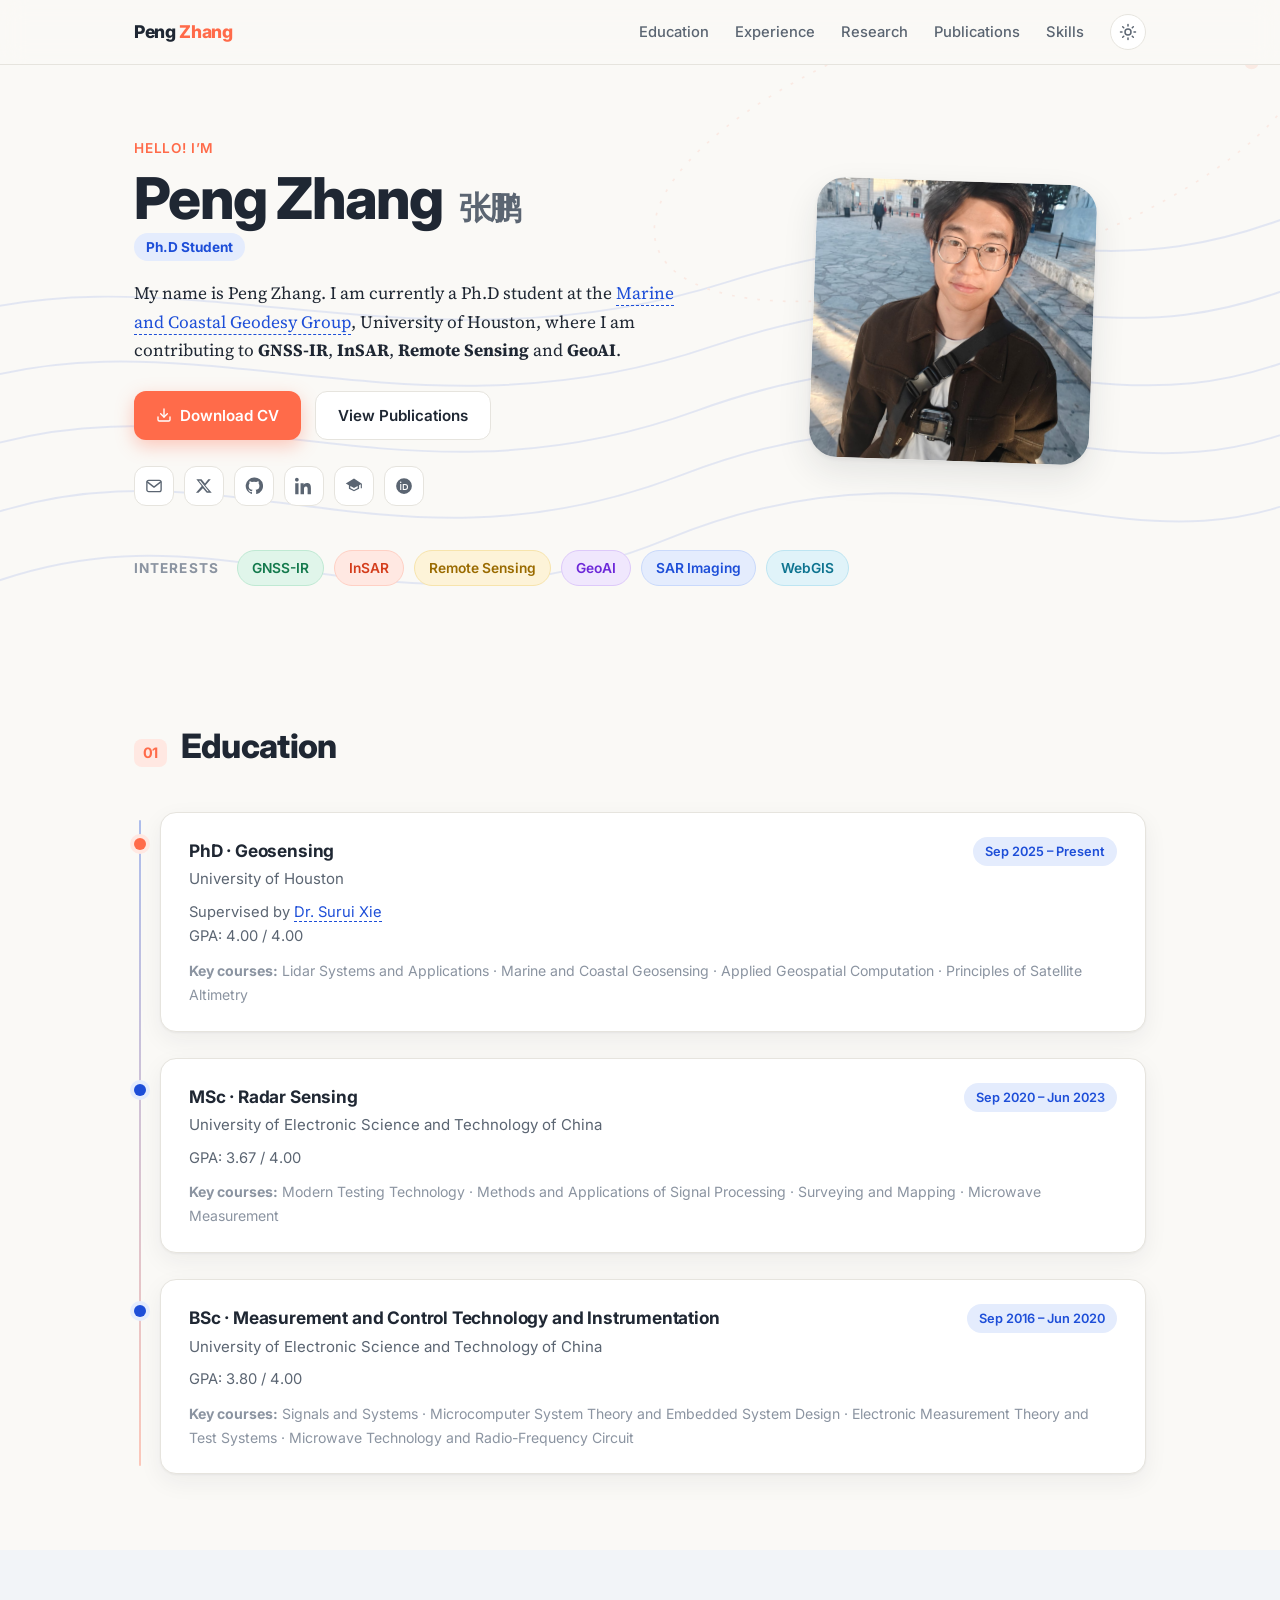
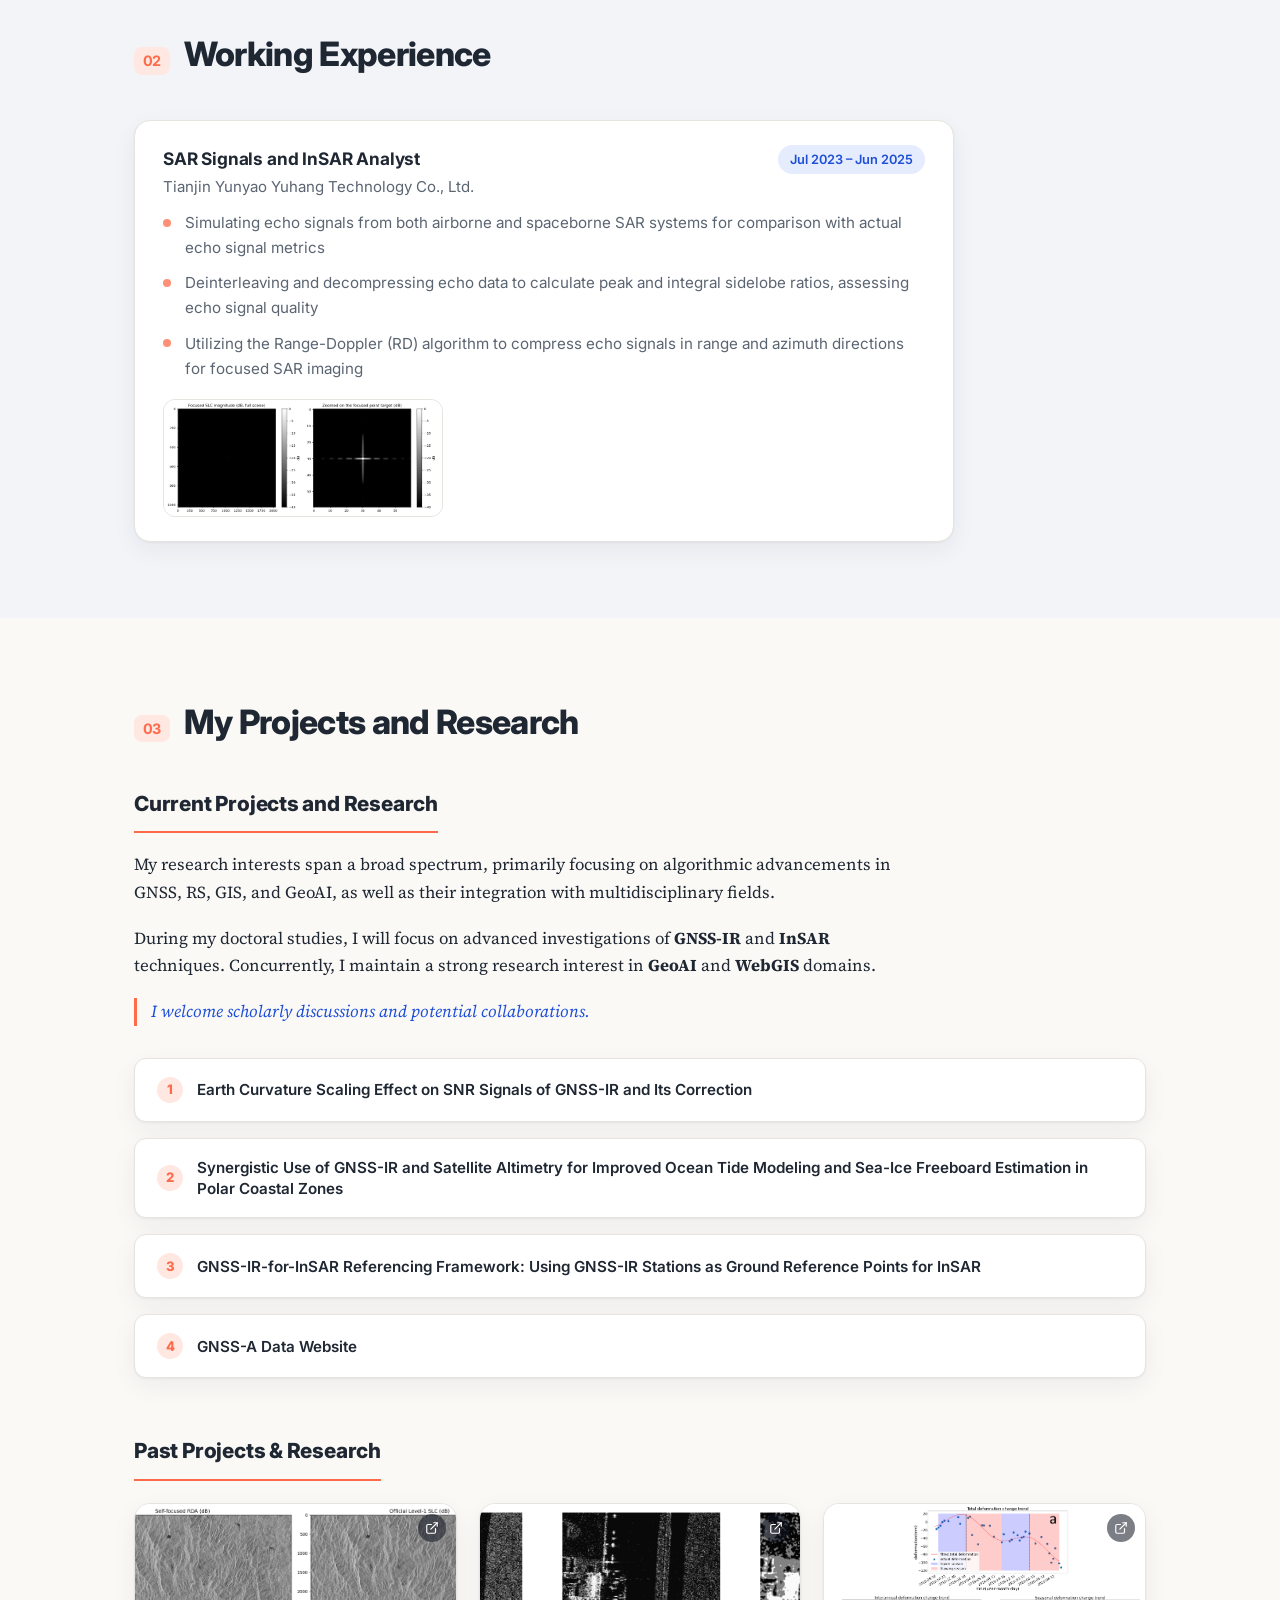
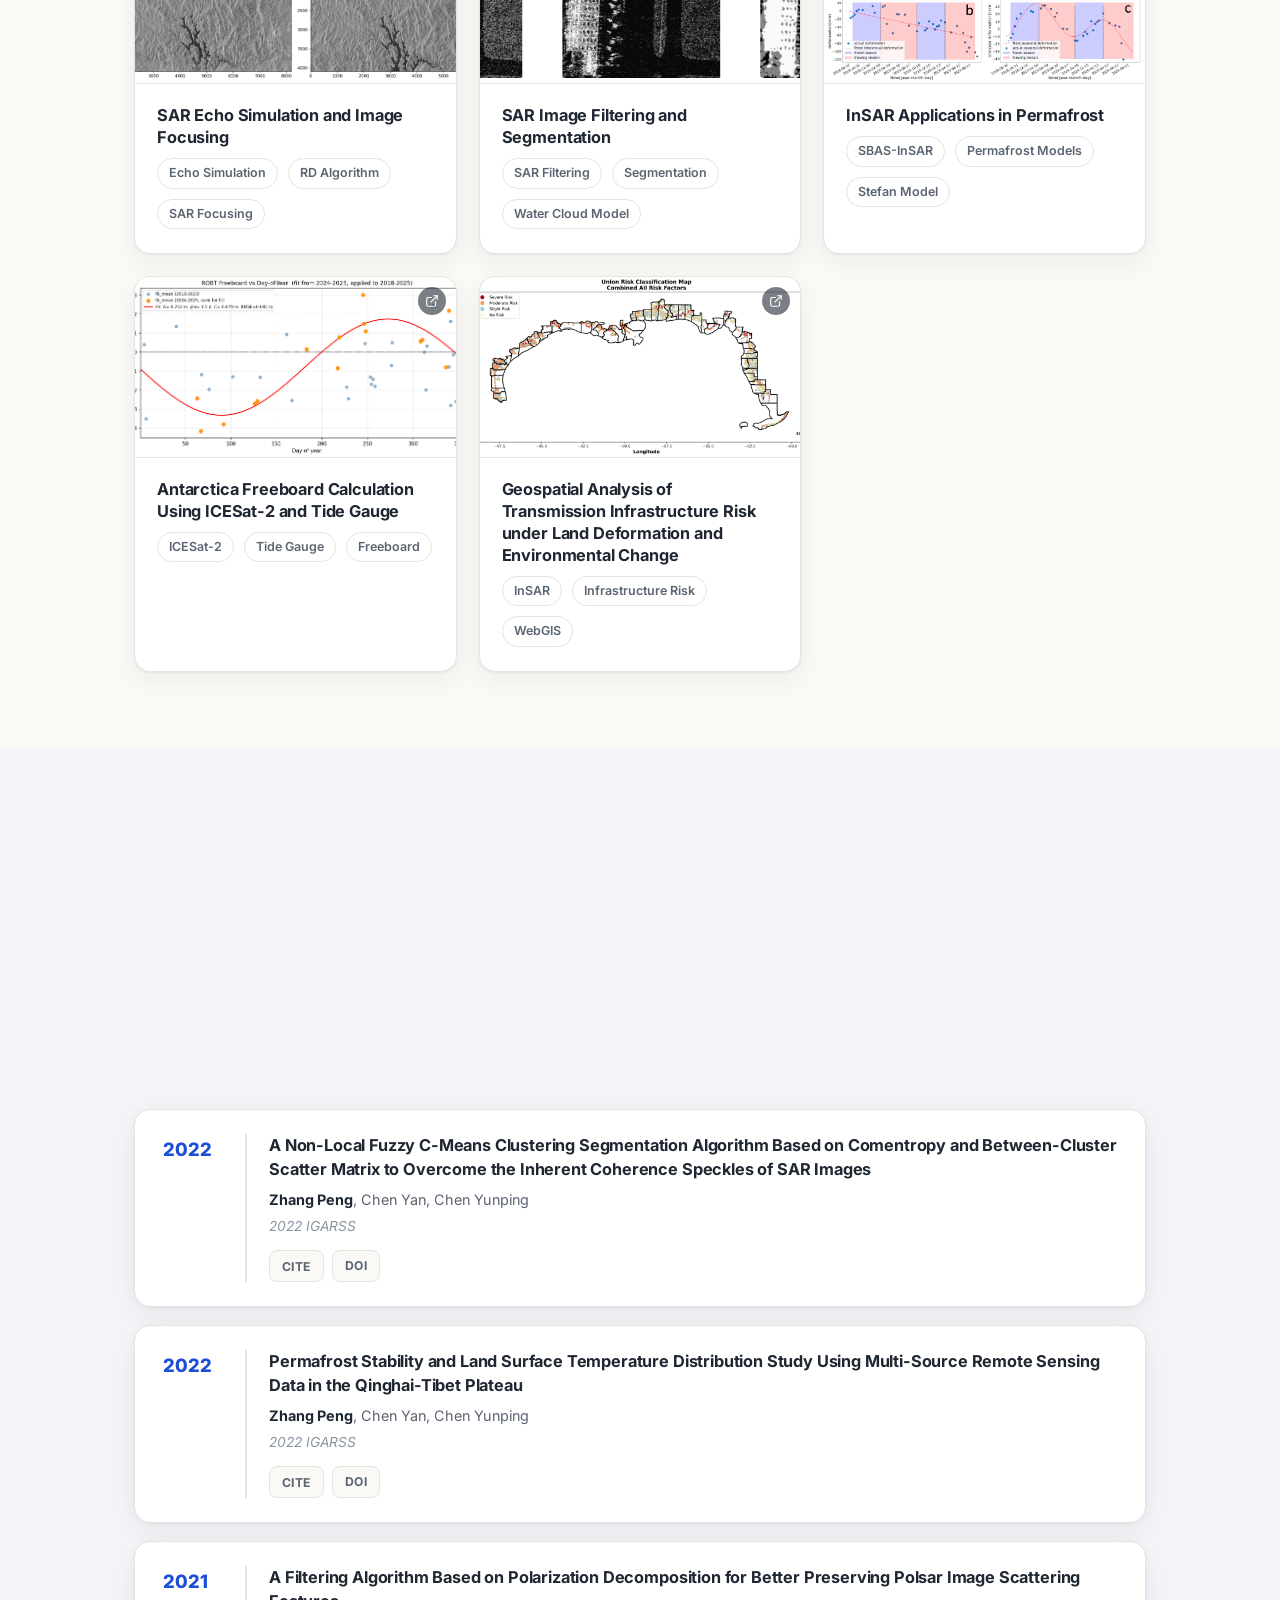
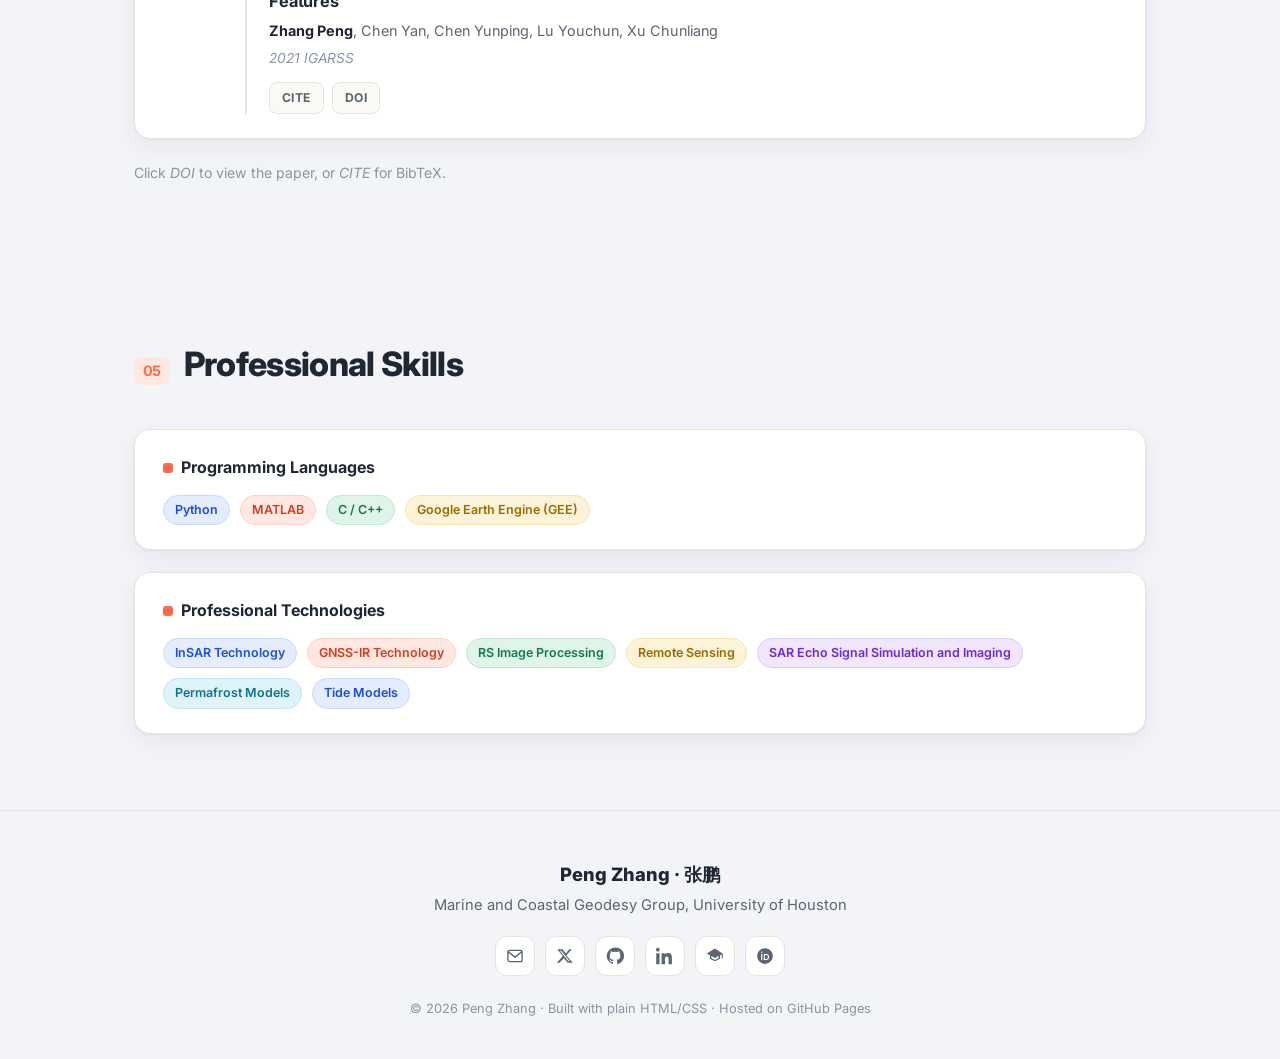
==== index.html @ ddb6455f "Replace Hugo site with new static academic homepage Youthful-but-scholarly redesign built as plain H" ====
<!DOCTYPE html>
<html lang="en">
<head>
  <meta charset="UTF-8">
  <meta name="viewport" content="width=device-width, initial-scale=1.0">
  <title>Peng Zhang — Ph.D Student · University of Houston</title>
  <meta name="description" content="Peng Zhang (张鹏) — Ph.D student at the Marine and Coastal Geodesy Group, University of Houston. GNSS-IR, InSAR, Remote Sensing and GeoAI.">
  <link rel="icon" href="assets/img/favicon.svg" type="image/svg+xml">
  <link rel="preconnect" href="https://fonts.googleapis.com">
  <link rel="preconnect" href="https://fonts.gstatic.com" crossorigin>
  <link href="https://fonts.googleapis.com/css2?family=Inter:wght@400;500;600;700;800&family=Source+Serif+4:ital,opsz,wght@0,8..60,400;0,8..60,600;1,8..60,400&display=swap" rel="stylesheet">
  <link rel="stylesheet" href="assets/css/style.css">
  <script>
    // Apply saved theme before first paint to avoid a flash
    (function () {
      var t = localStorage.getItem('theme');
      if (!t) t = window.matchMedia('(prefers-color-scheme: dark)').matches ? 'dark' : 'light';
      document.documentElement.setAttribute('data-theme', t);
    })();
  </script>
</head>
<body>

  <!-- ============ NAV ============ -->
  <header class="nav-wrap">
    <nav class="nav container">
      <a class="nav-brand" href="#top">Peng<span class="accent-dot">&nbsp;Zhang</span></a>
      <button class="nav-toggle" id="navToggle" aria-label="Toggle menu" aria-expanded="false">
        <span></span><span></span><span></span>
      </button>
      <div class="nav-links" id="navLinks">
        <a href="#education">Education</a>
        <a href="#experience">Experience</a>
        <a href="#research">Research</a>
        <a href="#publications">Publications</a>
        <a href="#skills">Skills</a>
        <button class="theme-toggle" id="themeToggle" aria-label="Toggle dark mode" title="Toggle dark mode">
          <svg class="icon-sun" viewBox="0 0 24 24" width="18" height="18" fill="none" stroke="currentColor" stroke-width="2" stroke-linecap="round"><circle cx="12" cy="12" r="4"/><path d="M12 2v2M12 20v2M4.9 4.9l1.4 1.4M17.7 17.7l1.4 1.4M2 12h2M20 12h2M4.9 19.1l1.4-1.4M17.7 6.3l1.4-1.4"/></svg>
          <svg class="icon-moon" viewBox="0 0 24 24" width="18" height="18" fill="none" stroke="currentColor" stroke-width="2" stroke-linecap="round" stroke-linejoin="round"><path d="M21 12.8A9 9 0 1 1 11.2 3a7 7 0 0 0 9.8 9.8z"/></svg>
        </button>
      </div>
    </nav>
  </header>

  <main id="top">

    <!-- ============ HERO ============ -->
    <section class="hero">
      <div class="hero-decor" aria-hidden="true">
        <svg class="contours" viewBox="0 0 900 600" preserveAspectRatio="xMidYMid slice">
          <g fill="none" stroke="currentColor" stroke-width="1.4">
            <path d="M-50 480 C 150 380, 250 520, 470 430 S 800 480, 960 380"/>
            <path d="M-50 430 C 140 340, 260 470, 480 385 S 790 430, 960 330"/>
            <path d="M-50 380 C 130 300, 270 420, 490 340 S 780 380, 960 280"/>
            <path d="M-50 330 C 120 260, 280 370, 500 295 S 770 330, 960 230"/>
            <path d="M-50 280 C 110 220, 290 320, 510 250 S 760 280, 960 180"/>
          </g>
          <g class="orbit" fill="none" stroke="currentColor" stroke-width="1.2" stroke-dasharray="2 7">
            <ellipse cx="690" cy="150" rx="240" ry="90" transform="rotate(-18 690 150)"/>
          </g>
          <circle class="sat" cx="880" cy="95" r="5"/>
        </svg>
      </div>

      <div class="container hero-grid">
        <div class="hero-text reveal">
          <p class="hero-kicker">Hello! I&rsquo;m</p>
          <h1 class="hero-name">Peng&nbsp;Zhang <span class="hero-cn">张鹏</span></h1>
          <p class="hero-role"><span class="role-badge">Ph.D Student</span></p>
          <p class="hero-intro">My name is Peng Zhang. I am currently a Ph.D student at the <a class="link" href="https://xie.cive.uh.edu/" target="_blank" rel="noopener">Marine and Coastal Geodesy Group</a>, University of Houston, where I am contributing to <strong>GNSS&#8209;IR</strong>, <strong>InSAR</strong>, <strong>Remote Sensing</strong> and <strong>GeoAI</strong>.</p>

          <div class="hero-actions">
            <a class="btn btn-primary" href="assets/pdf/Resume_Peng_Zhang.pdf" target="_blank" rel="noopener">
              <svg viewBox="0 0 24 24" width="16" height="16" fill="none" stroke="currentColor" stroke-width="2" stroke-linecap="round" stroke-linejoin="round"><path d="M21 15v4a2 2 0 0 1-2 2H5a2 2 0 0 1-2-2v-4"/><polyline points="7 10 12 15 17 10"/><line x1="12" y1="15" x2="12" y2="3"/></svg>
              Download CV
            </a>
            <a class="btn btn-ghost" href="#publications">View Publications</a>
          </div>

          <ul class="socials" aria-label="Profiles">
            <li><a href="mailto:pzhang27@cougarnet.uh.edu" title="Email" aria-label="Email"><svg viewBox="0 0 24 24" fill="none" stroke="currentColor" stroke-width="1.8" stroke-linecap="round" stroke-linejoin="round"><rect x="2.5" y="4.5" width="19" height="15" rx="2.5"/><path d="m3 6.5 9 7 9-7"/></svg></a></li>
            <li><a href="https://x.com/Zhang_Peng_" target="_blank" rel="noopener" title="X (Twitter)" aria-label="X (Twitter)"><svg viewBox="0 0 24 24" fill="currentColor"><path d="M17.7 3H21l-7.2 8.3L22.3 21h-6.6l-5.2-6.1L4.6 21H1.3l7.7-8.9L1.8 3h6.8l4.7 5.6L17.7 3zm-1.2 16h1.8L7.1 4.9H5.2L16.5 19z"/></svg></a></li>
            <li><a href="https://github.com/zhangxiaohua-github" target="_blank" rel="noopener" title="GitHub" aria-label="GitHub"><svg viewBox="0 0 24 24" fill="currentColor"><path d="M12 .8a11.2 11.2 0 0 0-3.5 21.8c.6.1.8-.2.8-.5v-2c-3.1.7-3.8-1.3-3.8-1.3-.5-1.3-1.2-1.6-1.2-1.6-1-.7.1-.7.1-.7 1.1.1 1.7 1.2 1.7 1.2 1 1.7 2.6 1.2 3.3.9.1-.7.4-1.2.7-1.5-2.5-.3-5.1-1.2-5.1-5.5 0-1.2.4-2.2 1.1-3-.1-.3-.5-1.4.1-3 0 0 .9-.3 3.1 1.2a10.7 10.7 0 0 1 5.6 0c2.2-1.5 3.1-1.2 3.1-1.2.6 1.6.2 2.7.1 3 .7.8 1.1 1.8 1.1 3 0 4.3-2.6 5.2-5.1 5.5.4.3.8 1 .8 2.1v3.1c0 .3.2.6.8.5A11.2 11.2 0 0 0 12 .8z"/></svg></a></li>
            <li><a href="https://www.linkedin.com/in/peng-zhang-90685238b/" target="_blank" rel="noopener" title="LinkedIn" aria-label="LinkedIn"><svg viewBox="0 0 24 24" fill="currentColor"><path d="M4.98 3.5C4.98 4.88 3.87 6 2.5 6S0 4.88 0 3.5 1.12 1 2.5 1s2.48 1.12 2.48 2.5zM.3 8.2h4.4V23H.3V8.2zm7.1 0h4.2v2h.1c.6-1.1 2-2.3 4.2-2.3 4.5 0 5.3 3 5.3 6.8V23h-4.4v-6.6c0-1.6 0-3.6-2.2-3.6s-2.6 1.7-2.6 3.5V23H7.4V8.2z"/></svg></a></li>
            <li><a href="https://scholar.google.com/citations?hl=en&user=VOysMt4AAAAJ" target="_blank" rel="noopener" title="Google Scholar" aria-label="Google Scholar"><svg viewBox="0 0 24 24" fill="currentColor"><path d="M12 2 1 8.5l4.2 2.5v4.6L12 19l6.8-3.4v-4.6L21 9.7V15h1.5V8.9L12 2zm4.9 12.7L12 17.2l-4.9-2.5v-2.8L12 14.6l4.9-2.7v2.8z"/></svg></a></li>
            <li><a href="https://orcid.org/0009-0008-6685-3993" target="_blank" rel="noopener" title="ORCID" aria-label="ORCID"><svg viewBox="0 0 24 24" fill="currentColor"><path d="M12 1.5A10.5 10.5 0 1 0 22.5 12 10.5 10.5 0 0 0 12 1.5zM8.4 17.3H6.9V9.2h1.5v8.1zM7.6 8.1a1 1 0 1 1 1-1 1 1 0 0 1-1 1zm9.8 5.2a4 4 0 0 1-4.2 4h-2.9V9.2h3a4 4 0 0 1 4.1 4.1zm-4.1-2.8h-1.5v5.5h1.4a2.7 2.7 0 0 0 2.8-2.7 2.7 2.7 0 0 0-2.7-2.8z"/></svg></a></li>
          </ul>
        </div>

        <div class="hero-portrait reveal">
          <div class="portrait-frame">
            <img src="assets/img/Myphoto/MyPhoto.jpeg" alt="Portrait of Zhang Peng" width="300" height="300">
          </div>
        </div>
      </div>

      <!-- Interests -->
      <div class="container interests reveal" id="interests">
        <span class="interests-label">Interests</span>
        <ul class="pills">
          <li class="pill pill-c">GNSS-IR</li>
          <li class="pill pill-b">InSAR</li>
          <li class="pill pill-d">Remote Sensing</li>
          <li class="pill pill-e">GeoAI</li>
          <li class="pill pill-a">SAR Imaging</li>
          <li class="pill pill-f">WebGIS</li>
        </ul>
      </div>
    </section>

    <!-- ============ EDUCATION ============ -->
    <section class="section" id="education">
      <div class="container">
        <h2 class="section-title reveal"><span class="title-index">01</span> Education</h2>
        <div class="timeline">

          <article class="timeline-item reveal">
            <div class="timeline-marker marker-accent"></div>
            <div class="card">
              <div class="card-head">
                <div>
                  <h3>PhD &middot; Geosensing</h3>
                  <p class="card-org">University of Houston</p>
                </div>
                <span class="date-badge">Sep 2025 &ndash; Present</span>
              </div>
              <p class="card-note">Supervised by <a class="link" href="https://www.cive.uh.edu/faculty/xie-surui" target="_blank" rel="noopener">Dr. Surui Xie</a></p>
              <p class="card-note">GPA: 4.00 / 4.00</p>
              <p class="card-courses"><strong>Key courses:</strong> Lidar Systems and Applications &middot; Marine and Coastal Geosensing &middot; Applied Geospatial Computation &middot; Principles of Satellite Altimetry</p>
            </div>
          </article>

          <article class="timeline-item reveal">
            <div class="timeline-marker"></div>
            <div class="card">
              <div class="card-head">
                <div>
                  <h3>MSc &middot; Radar Sensing</h3>
                  <p class="card-org">University of Electronic Science and Technology of China</p>
                </div>
                <span class="date-badge">Sep 2020 &ndash; Jun 2023</span>
              </div>
              <p class="card-note">GPA: 3.67 / 4.00</p>
              <p class="card-courses"><strong>Key courses:</strong> Modern Testing Technology &middot; Methods and Applications of Signal Processing &middot; Surveying and Mapping &middot; Microwave Measurement</p>
            </div>
          </article>

          <article class="timeline-item reveal">
            <div class="timeline-marker"></div>
            <div class="card">
              <div class="card-head">
                <div>
                  <h3>BSc &middot; Measurement and Control Technology and Instrumentation</h3>
                  <p class="card-org">University of Electronic Science and Technology of China</p>
                </div>
                <span class="date-badge">Sep 2016 &ndash; Jun 2020</span>
              </div>
              <p class="card-note">GPA: 3.80 / 4.00</p>
              <p class="card-courses"><strong>Key courses:</strong> Signals and Systems &middot; Microcomputer System Theory and Embedded System Design &middot; Electronic Measurement Theory and Test Systems &middot; Microwave Technology and Radio-Frequency Circuit</p>
            </div>
          </article>

        </div>
      </div>
    </section>

    <!-- ============ EXPERIENCE ============ -->
    <section class="section section-alt" id="experience">
      <div class="container">
        <h2 class="section-title reveal"><span class="title-index">02</span> Working Experience</h2>
        <article class="card card-wide card-with-media reveal">
          <div class="card-head">
            <div>
              <h3>SAR Signals and InSAR Analyst</h3>
              <p class="card-org">Tianjin Yunyao Yuhang Technology Co., Ltd.</p>
            </div>
            <span class="date-badge">Jul 2023 &ndash; Jun 2025</span>
          </div>
          <ul class="bullets">
            <li>Simulating echo signals from both airborne and spaceborne SAR systems for comparison with actual echo signal metrics</li>
            <li>Deinterleaving and decompressing echo data to calculate peak and integral sidelobe ratios, assessing echo signal quality</li>
            <li>Utilizing the Range-Doppler (RD) algorithm to compress echo signals in range and azimuth directions for focused SAR imaging</li>
          </ul>
          <div class="card-media">
            <img src="assets/img/Working-Experiments/point_target_focused_slc.png" alt="Point target focused SLC image from SAR echo simulation and RD-algorithm focusing" loading="lazy">
          </div>
        </article>
      </div>
    </section>

    <!-- ============ RESEARCH ============ -->
    <section class="section" id="research">
      <div class="container">
        <h2 class="section-title reveal"><span class="title-index">03</span> My Projects and Research</h2>

        <!-- Current research -->
        <div class="research-current reveal">
          <p class="research-eyebrow">Current Projects and Research</p>
          <p class="serif">My research interests span a broad spectrum, primarily focusing on algorithmic advancements in GNSS, RS, GIS, and GeoAI, as well as their integration with multidisciplinary fields.</p>
          <p class="serif">During my doctoral studies, I will focus on advanced investigations of <strong>GNSS-IR</strong> and <strong>InSAR</strong> techniques. Concurrently, I maintain a strong research interest in <strong>GeoAI</strong> and <strong>WebGIS</strong> domains.</p>
          <p class="serif research-invite">I welcome scholarly discussions and potential collaborations.</p>
        </div>

        <!-- Current projects -->
        <div class="research-current-projects">
          <div class="project-list-grid numbered-list">

            <!-- TODO: point href to the corresponding GitHub repo -->
            <a class="project-name-card reveal" href="#" target="_blank" rel="noopener">
              <h3>Earth Curvature Scaling Effect on SNR Signals of GNSS-IR and Its Correction</h3>
            </a>

            <a class="project-name-card reveal" href="#" target="_blank" rel="noopener">
              <h3>Synergistic Use of GNSS-IR and Satellite Altimetry for Improved Ocean Tide Modeling and Sea-Ice Freeboard Estimation in Polar Coastal Zones</h3>
            </a>

            <a class="project-name-card reveal" href="#" target="_blank" rel="noopener">
              <h3>GNSS-IR-for-InSAR Referencing Framework: Using GNSS-IR Stations as Ground Reference Points for InSAR</h3>
            </a>

            <a class="project-name-card reveal" href="#" target="_blank" rel="noopener">
              <h3>GNSS-A Data Website</h3>
            </a>

          </div>
        </div>

        <!-- Past research / projects -->
        <div class="research-past">
          <p class="research-eyebrow reveal">Past Projects &amp; Research</p>
          <div class="project-grid">

            <a class="project-card reveal" href="https://github.com/zhangxiaohua-github/SAR-Echo-Simulation-And-Image-Focusing" target="_blank" rel="noopener">
              <div class="project-media">
                <img src="assets/img/projects/SAR-Echo.png" alt="SAR Echo Simulation and Image Focusing" loading="lazy">
              </div>
              <div class="project-body">
                <h3>SAR Echo Simulation and Image Focusing</h3>
                <ul class="pills pills-sm">
                  <li class="pill">Echo Simulation</li>
                  <li class="pill">RD Algorithm</li>
                  <li class="pill">SAR Focusing</li>
                </ul>
              </div>
            </a>

            <a class="project-card reveal" href="https://github.com/zhangxiaohua-github/SAR-Image-Filtering-And-Segmentation" target="_blank" rel="noopener">
              <div class="project-media">
                <img src="assets/img/projects/SAR segmentation.png" alt="SAR Image Filtering and Segmentation" loading="lazy">
              </div>
              <div class="project-body">
                <h3>SAR Image Filtering and Segmentation</h3>
                <ul class="pills pills-sm">
                  <li class="pill">SAR Filtering</li>
                  <li class="pill">Segmentation</li>
                  <li class="pill">Water Cloud Model</li>
                </ul>
              </div>
            </a>

            <a class="project-card reveal" href="https://www.mdpi.com/2072-4292/14/19/5036" target="_blank" rel="noopener">
              <div class="project-media">
                <img src="assets/img/projects/permafrost.png" alt="InSAR Applications in Permafrost" loading="lazy">
              </div>
              <div class="project-body">
                <h3>InSAR Applications in Permafrost</h3>
                <ul class="pills pills-sm">
                  <li class="pill">SBAS-InSAR</li>
                  <li class="pill">Permafrost Models</li>
                  <li class="pill">Stefan Model</li>
                </ul>
              </div>
            </a>

            <a class="project-card reveal" href="https://github.com/zhangxiaohua-github/Antarctica-Freeboard-Calculation" target="_blank" rel="noopener">
              <div class="project-media">
                <img src="assets/img/projects/D4C_freeboard_sine_doy.png" alt="Antarctica Freeboard Calculation Using ICESat-2 and Tide Gauge" loading="lazy">
              </div>
              <div class="project-body">
                <h3>Antarctica Freeboard Calculation Using ICESat-2 and Tide Gauge</h3>
                <ul class="pills pills-sm">
                  <li class="pill">ICESat-2</li>
                  <li class="pill">Tide Gauge</li>
                  <li class="pill">Freeboard</li>
                </ul>
              </div>
            </a>

            <a class="project-card reveal" href="https://github.com/Milillo-lab/Transmission_Lines" target="_blank" rel="noopener">
              <div class="project-media">
                <img src="assets/img/projects/transmission line.png" alt="Geospatial Analysis of Transmission Infrastructure Risk under Land Deformation and Environmental Change" loading="lazy">
              </div>
              <div class="project-body">
                <h3>Geospatial Analysis of Transmission Infrastructure Risk under Land Deformation and Environmental Change</h3>
                <ul class="pills pills-sm">
                  <li class="pill">InSAR</li>
                  <li class="pill">Infrastructure Risk</li>
                  <li class="pill">WebGIS</li>
                </ul>
              </div>
            </a>

          </div>
        </div>
      </div>
    </section>

    <!-- ============ PUBLICATIONS ============ -->
    <section class="section section-alt" id="publications">
      <div class="container">
        <h2 class="section-title reveal"><span class="title-index">04</span> Publications</h2>

        <article class="pub-card reveal">
          <div class="pub-year">2022</div>
          <div class="pub-body">
            <h3>Permafrost Early Deformation Signals before the Norilsk Oil Tank Collapse in Russia</h3>
            <p class="pub-authors"><strong>Zhang Peng</strong>, Chen Yan, Youhua Ran, Chen Yunping</p>
            <p class="pub-venue">Remote Sensing (RS), 2022 <span class="badge-featured">Featured</span></p>
            <div class="pub-links">
              <button class="pub-btn cite-btn" data-cite="pub1">CITE</button>
              <a class="pub-btn" href="https://www.mdpi.com/2072-4292/14/19/5036" target="_blank" rel="noopener">DOI</a>
            </div>
            <pre class="bibtex" id="pub1" hidden>@article{zhang2022permafrost_norilsk,
  title   = {Permafrost Early Deformation Signals before the Norilsk Oil Tank Collapse in Russia},
  author  = {Zhang, Peng and Chen, Yan and Ran, Youhua and Chen, Yunping},
  journal = {Remote Sensing},
  year    = {2022}
}</pre>
          </div>
        </article>

        <article class="pub-card reveal">
          <div class="pub-year">2022</div>
          <div class="pub-body">
            <h3>A Non-Local Fuzzy C-Means Clustering Segmentation Algorithm Based on Comentropy and Between-Cluster Scatter Matrix to Overcome the Inherent Coherence Speckles of SAR Images</h3>
            <p class="pub-authors"><strong>Zhang Peng</strong>, Chen Yan, Chen Yunping</p>
            <p class="pub-venue">2022 IGARSS</p>
            <div class="pub-links">
              <button class="pub-btn cite-btn" data-cite="pub2">CITE</button>
              <a class="pub-btn" href="https://ieeexplore.ieee.org/document/9884294" target="_blank" rel="noopener">DOI</a>
            </div>
            <pre class="bibtex" id="pub2" hidden>@inproceedings{zhang2022nonlocal_fcm,
  title     = {A Non-Local Fuzzy C-Means Clustering Segmentation Algorithm Based on Comentropy and Between-Cluster Scatter Matrix to Overcome the Inherent Coherence Speckles of SAR Images},
  author    = {Zhang, Peng and Chen, Yan and Chen, Yunping},
  booktitle = {IGARSS 2022 - IEEE International Geoscience and Remote Sensing Symposium},
  year      = {2022}
}</pre>
          </div>
        </article>

        <article class="pub-card reveal">
          <div class="pub-year">2022</div>
          <div class="pub-body">
            <h3>Permafrost Stability and Land Surface Temperature Distribution Study Using Multi-Source Remote Sensing Data in the Qinghai-Tibet Plateau</h3>
            <p class="pub-authors"><strong>Zhang Peng</strong>, Chen Yan, Chen Yunping</p>
            <p class="pub-venue">2022 IGARSS</p>
            <div class="pub-links">
              <button class="pub-btn cite-btn" data-cite="pub3">CITE</button>
              <a class="pub-btn" href="https://ieeexplore.ieee.org/document/9884765" target="_blank" rel="noopener">DOI</a>
            </div>
            <pre class="bibtex" id="pub3" hidden>@inproceedings{zhang2022permafrost_qtp,
  title     = {Permafrost Stability and Land Surface Temperature Distribution Study Using Multi-Source Remote Sensing Data in the Qinghai-Tibet Plateau},
  author    = {Zhang, Peng and Chen, Yan and Chen, Yunping},
  booktitle = {IGARSS 2022 - IEEE International Geoscience and Remote Sensing Symposium},
  year      = {2022}
}</pre>
          </div>
        </article>

        <article class="pub-card reveal">
          <div class="pub-year">2021</div>
          <div class="pub-body">
            <h3>A Filtering Algorithm Based on Polarization Decomposition for Better Preserving Polsar Image Scattering Features</h3>
            <p class="pub-authors"><strong>Zhang Peng</strong>, Chen Yan, Chen Yunping, Lu Youchun, Xu Chunliang</p>
            <p class="pub-venue">2021 IGARSS</p>
            <div class="pub-links">
              <button class="pub-btn cite-btn" data-cite="pub4">CITE</button>
              <a class="pub-btn" href="https://ieeexplore.ieee.org/document/9553607" target="_blank" rel="noopener">DOI</a>
            </div>
            <pre class="bibtex" id="pub4" hidden>@inproceedings{zhang2021polsar_filtering,
  title     = {A Filtering Algorithm Based on Polarization Decomposition for Better Preserving Polsar Image Scattering Features},
  author    = {Zhang, Peng and Chen, Yan and Chen, Yunping and Lu, Youchun and Xu, Chunliang},
  booktitle = {IGARSS 2021 - IEEE International Geoscience and Remote Sensing Symposium},
  year      = {2021}
}</pre>
          </div>
        </article>

        <p class="section-footnote reveal">Click <em>DOI</em> to view the paper, or <em>CITE</em> for BibTeX.</p>
      </div>
    </section>

    <!-- ============ SKILLS ============ -->
    <section class="section section-alt" id="skills">
      <div class="container">
        <h2 class="section-title reveal"><span class="title-index">05</span> Professional Skills</h2>
        <div class="skills-grid">

          <article class="card card-span reveal">
            <h3 class="skill-title">Programming Languages</h3>
            <ul class="pills pills-sm">
              <li class="pill pill-a">Python</li>
              <li class="pill pill-b">MATLAB</li>
              <li class="pill pill-c">C / C++</li>
              <li class="pill pill-d">Google Earth Engine (GEE)</li>
            </ul>
          </article>

          <article class="card card-span reveal">
            <h3 class="skill-title">Professional Technologies</h3>
            <ul class="pills pills-sm">
              <li class="pill pill-a">InSAR Technology</li>
              <li class="pill pill-b">GNSS-IR Technology</li>
              <li class="pill pill-c">RS Image Processing</li>
              <li class="pill pill-d">Remote Sensing</li>
              <li class="pill pill-e">SAR Echo Signal Simulation and Imaging</li>
              <li class="pill pill-f">Permafrost Models</li>
              <li class="pill pill-a">Tide Models</li>
            </ul>
          </article>

        </div>
      </div>
    </section>

  </main>

  <!-- ============ FOOTER ============ -->
  <footer class="footer">
    <div class="container footer-inner">
      <p class="footer-name">Peng Zhang &middot; 张鹏</p>
      <p class="footer-line">Marine and Coastal Geodesy Group, University of Houston</p>
      <ul class="socials socials-footer" aria-label="Profiles">
        <li><a href="mailto:pzhang27@cougarnet.uh.edu" title="Email" aria-label="Email"><svg viewBox="0 0 24 24" fill="none" stroke="currentColor" stroke-width="1.8" stroke-linecap="round" stroke-linejoin="round"><rect x="2.5" y="4.5" width="19" height="15" rx="2.5"/><path d="m3 6.5 9 7 9-7"/></svg></a></li>
        <li><a href="https://x.com/Zhang_Peng_" target="_blank" rel="noopener" title="X (Twitter)" aria-label="X (Twitter)"><svg viewBox="0 0 24 24" fill="currentColor"><path d="M17.7 3H21l-7.2 8.3L22.3 21h-6.6l-5.2-6.1L4.6 21H1.3l7.7-8.9L1.8 3h6.8l4.7 5.6L17.7 3zm-1.2 16h1.8L7.1 4.9H5.2L16.5 19z"/></svg></a></li>
        <li><a href="https://github.com/zhangxiaohua-github" target="_blank" rel="noopener" title="GitHub" aria-label="GitHub"><svg viewBox="0 0 24 24" fill="currentColor"><path d="M12 .8a11.2 11.2 0 0 0-3.5 21.8c.6.1.8-.2.8-.5v-2c-3.1.7-3.8-1.3-3.8-1.3-.5-1.3-1.2-1.6-1.2-1.6-1-.7.1-.7.1-.7 1.1.1 1.7 1.2 1.7 1.2 1 1.7 2.6 1.2 3.3.9.1-.7.4-1.2.7-1.5-2.5-.3-5.1-1.2-5.1-5.5 0-1.2.4-2.2 1.1-3-.1-.3-.5-1.4.1-3 0 0 .9-.3 3.1 1.2a10.7 10.7 0 0 1 5.6 0c2.2-1.5 3.1-1.2 3.1-1.2.6 1.6.2 2.7.1 3 .7.8 1.1 1.8 1.1 3 0 4.3-2.6 5.2-5.1 5.5.4.3.8 1 .8 2.1v3.1c0 .3.2.6.8.5A11.2 11.2 0 0 0 12 .8z"/></svg></a></li>
        <li><a href="https://www.linkedin.com/in/peng-zhang-90685238b/" target="_blank" rel="noopener" title="LinkedIn" aria-label="LinkedIn"><svg viewBox="0 0 24 24" fill="currentColor"><path d="M4.98 3.5C4.98 4.88 3.87 6 2.5 6S0 4.88 0 3.5 1.12 1 2.5 1s2.48 1.12 2.48 2.5zM.3 8.2h4.4V23H.3V8.2zm7.1 0h4.2v2h.1c.6-1.1 2-2.3 4.2-2.3 4.5 0 5.3 3 5.3 6.8V23h-4.4v-6.6c0-1.6 0-3.6-2.2-3.6s-2.6 1.7-2.6 3.5V23H7.4V8.2z"/></svg></a></li>
        <li><a href="https://scholar.google.com/citations?hl=en&user=VOysMt4AAAAJ" target="_blank" rel="noopener" title="Google Scholar" aria-label="Google Scholar"><svg viewBox="0 0 24 24" fill="currentColor"><path d="M12 2 1 8.5l4.2 2.5v4.6L12 19l6.8-3.4v-4.6L21 9.7V15h1.5V8.9L12 2zm4.9 12.7L12 17.2l-4.9-2.5v-2.8L12 14.6l4.9-2.7v2.8z"/></svg></a></li>
        <li><a href="https://orcid.org/0009-0008-6685-3993" target="_blank" rel="noopener" title="ORCID" aria-label="ORCID"><svg viewBox="0 0 24 24" fill="currentColor"><path d="M12 1.5A10.5 10.5 0 1 0 22.5 12 10.5 10.5 0 0 0 12 1.5zM8.4 17.3H6.9V9.2h1.5v8.1zM7.6 8.1a1 1 0 1 1 1-1 1 1 0 0 1-1 1zm9.8 5.2a4 4 0 0 1-4.2 4h-2.9V9.2h3a4 4 0 0 1 4.1 4.1zm-4.1-2.8h-1.5v5.5h1.4a2.7 2.7 0 0 0 2.8-2.7 2.7 2.7 0 0 0-2.7-2.8z"/></svg></a></li>
      </ul>
      <p class="footer-copy">&copy; 2026 Peng Zhang &middot; Built with plain HTML/CSS &middot; Hosted on GitHub Pages</p>
    </div>
  </footer>

  <!-- BibTeX modal -->
  <div class="modal" id="citeModal" hidden>
    <div class="modal-backdrop" data-close></div>
    <div class="modal-panel" role="dialog" aria-modal="true" aria-label="BibTeX citation">
      <div class="modal-head">
        <h3>BibTeX</h3>
        <button class="modal-close" data-close aria-label="Close">&times;</button>
      </div>
      <pre id="citeText"></pre>
      <button class="btn btn-primary btn-sm" id="copyCite">Copy to clipboard</button>
    </div>
  </div>

  <script src="assets/js/main.js"></script>
</body>
</html>
---- assets/css/style.css ----
/* ============================================================
   Zhang Peng — Academic homepage
   Light, youthful-but-scholarly design.
   Palette: warm off-white base + academic blue + coral accent.
   ============================================================ */

:root {
  --bg: #faf9f6;
  --bg-alt: #f2f4f8;
  --surface: #ffffff;
  --text: #1f2733;
  --text-soft: #5b6572;
  --text-faint: #8b94a1;
  --primary: #1d4ed8;
  --primary-soft: #e4ecfd;
  --accent: #ff6b4a;
  --accent-soft: #ffe8e2;
  --border: #e6e4de;
  --shadow: 0 1px 2px rgba(31, 39, 51, 0.05), 0 8px 24px rgba(31, 39, 51, 0.06);
  --shadow-lift: 0 2px 4px rgba(31, 39, 51, 0.06), 0 14px 34px rgba(31, 39, 51, 0.10);
  --radius: 16px;
  --font-sans: "Inter", "Segoe UI", -apple-system, BlinkMacSystemFont, sans-serif;
  --font-serif: "Source Serif 4", Georgia, "Times New Roman", serif;
}

:root[data-theme="dark"] {
  --bg: #0f1522;
  --bg-alt: #131b2b;
  --surface: #1a2334;
  --text: #e8ebf1;
  --text-soft: #a7b0bf;
  --text-faint: #78818f;
  --primary: #7ea4ff;
  --primary-soft: #1f2c4d;
  --accent: #ff7d5c;
  --accent-soft: #3a2420;
  --border: #273147;
  --shadow: 0 1px 2px rgba(0, 0, 0, 0.3), 0 8px 24px rgba(0, 0, 0, 0.35);
  --shadow-lift: 0 2px 4px rgba(0, 0, 0, 0.35), 0 14px 34px rgba(0, 0, 0, 0.45);
}

* { margin: 0; padding: 0; box-sizing: border-box; }

html { scroll-behavior: smooth; }

body {
  font-family: var(--font-sans);
  background: var(--bg);
  color: var(--text);
  line-height: 1.65;
  -webkit-font-smoothing: antialiased;
  transition: background 0.3s, color 0.3s;
}

img { max-width: 100%; display: block; }
ul { list-style: none; }
a { color: inherit; text-decoration: none; }

.container {
  max-width: 1060px;
  margin: 0 auto;
  padding: 0 24px;
}

.link {
  color: var(--primary);
  border-bottom: 1px dashed currentColor;
}
.link:hover { color: var(--accent); }

.accent-dot { color: var(--accent); }

/* ---------------- Nav ---------------- */
.nav-wrap {
  position: sticky;
  top: 0;
  z-index: 100;
  background: color-mix(in srgb, var(--bg) 82%, transparent);
  backdrop-filter: blur(12px);
  border-bottom: 1px solid var(--border);
}

.nav {
  display: flex;
  align-items: center;
  justify-content: space-between;
  height: 64px;
}

.nav-brand {
  font-weight: 800;
  font-size: 1.1rem;
  letter-spacing: -0.02em;
}

.nav-links {
  display: flex;
  align-items: center;
  gap: 26px;
  font-size: 0.92rem;
  font-weight: 500;
  color: var(--text-soft);
}

.nav-links a { position: relative; padding: 4px 0; }
.nav-links a::after {
  content: "";
  position: absolute;
  left: 0; right: 100%;
  bottom: 0;
  height: 2px;
  background: var(--accent);
  border-radius: 2px;
  transition: right 0.25s ease;
}
.nav-links a:hover { color: var(--text); }
.nav-links a:hover::after { right: 0; }

.theme-toggle {
  display: inline-flex;
  align-items: center;
  justify-content: center;
  width: 36px; height: 36px;
  border-radius: 50%;
  border: 1px solid var(--border);
  background: var(--surface);
  color: var(--text-soft);
  cursor: pointer;
  transition: transform 0.2s, color 0.2s;
}
.theme-toggle:hover { transform: rotate(15deg); color: var(--accent); }
:root[data-theme="light"] .icon-moon { display: none; }
:root[data-theme="dark"] .icon-sun { display: none; }

.nav-toggle {
  display: none;
  flex-direction: column;
  gap: 5px;
  background: none;
  border: none;
  cursor: pointer;
  padding: 8px;
}
.nav-toggle span {
  width: 22px; height: 2px;
  background: var(--text);
  border-radius: 2px;
  transition: transform 0.25s, opacity 0.25s;
}

/* ---------------- Hero ---------------- */
.hero {
  position: relative;
  padding: 72px 0 56px;
  overflow: hidden;
}

.hero-decor {
  position: absolute;
  inset: 0;
  color: var(--primary);
  opacity: 0.10;
  pointer-events: none;
}
:root[data-theme="dark"] .hero-decor { opacity: 0.14; }
.contours { width: 100%; height: 100%; }
.sat { fill: var(--accent); }
.orbit { color: var(--accent); }

.hero-grid {
  position: relative;
  display: grid;
  grid-template-columns: 1.5fr 1fr;
  gap: 48px;
  align-items: center;
}

.hero-kicker {
  font-weight: 600;
  color: var(--accent);
  letter-spacing: 0.06em;
  text-transform: uppercase;
  font-size: 0.85rem;
}

.hero-name {
  font-size: clamp(2.4rem, 5.5vw, 3.6rem);
  font-weight: 800;
  letter-spacing: -0.03em;
  line-height: 1.1;
  margin: 8px 0 2px;
}

.hero-cn {
  font-weight: 600;
  font-size: 0.55em;
  color: var(--text-soft);
  margin-left: 6px;
}

.hero-pron {
  color: var(--text-faint);
  font-size: 0.9rem;
  margin-bottom: 14px;
}

.hero-role {
  font-weight: 500;
  color: var(--text-soft);
  margin-bottom: 18px;
}

.role-badge {
  display: inline-block;
  background: var(--primary-soft);
  color: var(--primary);
  font-weight: 700;
  font-size: 0.85rem;
  border-radius: 999px;
  padding: 3px 12px;
  margin-right: 8px;
}

.hero-intro {
  font-family: var(--font-serif);
  font-size: 1.08rem;
  max-width: 560px;
  margin-bottom: 26px;
}

.hero-actions {
  display: flex;
  gap: 14px;
  flex-wrap: wrap;
  margin-bottom: 26px;
}

.btn {
  display: inline-flex;
  align-items: center;
  gap: 8px;
  font-weight: 600;
  font-size: 0.95rem;
  padding: 11px 22px;
  border-radius: 12px;
  border: none;
  cursor: pointer;
  transition: transform 0.18s, box-shadow 0.18s, background 0.18s;
}
.btn-sm { padding: 8px 16px; font-size: 0.88rem; }

.btn-primary {
  background: var(--accent);
  color: #fff;
  box-shadow: 0 6px 18px rgba(255, 107, 74, 0.35);
}
.btn-primary:hover {
  transform: translateY(-2px);
  box-shadow: 0 10px 24px rgba(255, 107, 74, 0.45);
}

.btn-ghost {
  background: var(--surface);
  color: var(--text);
  border: 1px solid var(--border);
}
.btn-ghost:hover {
  transform: translateY(-2px);
  border-color: var(--primary);
  color: var(--primary);
}

.socials {
  display: flex;
  gap: 10px;
  flex-wrap: wrap;
}
.socials a {
  display: inline-flex;
  align-items: center;
  justify-content: center;
  width: 40px; height: 40px;
  border-radius: 12px;
  background: var(--surface);
  border: 1px solid var(--border);
  color: var(--text-soft);
  transition: transform 0.18s, color 0.18s, border-color 0.18s, background 0.18s;
}
.socials a svg { width: 18px; height: 18px; }
.socials a:hover {
  transform: translateY(-3px);
  color: var(--accent);
  border-color: var(--accent);
  background: var(--accent-soft);
}

/* Portrait */
.hero-portrait {
  justify-self: center;
  text-align: center;
}
.portrait-frame {
  position: relative;
  width: min(280px, 68vw);
  aspect-ratio: 1;
  border-radius: 28px;
  overflow: hidden;
  box-shadow: var(--shadow-lift);
  transform: rotate(2deg);
  transition: transform 0.3s;
}
.portrait-frame:hover { transform: rotate(0deg) scale(1.02); }
.portrait-frame img { width: 100%; height: 100%; object-fit: cover; }

.portrait-chip {
  display: inline-flex;
  align-items: center;
  gap: 8px;
  margin-top: 18px;
  background: var(--surface);
  border: 1px solid var(--border);
  border-radius: 999px;
  padding: 7px 16px;
  font-size: 0.85rem;
  font-weight: 600;
  color: var(--text-soft);
  box-shadow: var(--shadow);
}
.chip-dot {
  width: 8px; height: 8px;
  border-radius: 50%;
  background: #2fbf71;
  box-shadow: 0 0 0 4px rgba(47, 191, 113, 0.18);
}

/* Interests */
.interests {
  margin-top: 44px;
  display: flex;
  align-items: baseline;
  gap: 18px;
  flex-wrap: wrap;
  position: relative;
}
.interests-label {
  font-size: 0.85rem;
  font-weight: 700;
  text-transform: uppercase;
  letter-spacing: 0.08em;
  color: var(--text-faint);
}

.pills {
  display: flex;
  flex-wrap: wrap;
  gap: 10px;
}
.pill {
  font-size: 0.86rem;
  font-weight: 600;
  padding: 6px 14px;
  border-radius: 999px;
  background: var(--surface);
  border: 1px solid var(--border);
  color: var(--text-soft);
  transition: transform 0.18s, box-shadow 0.18s;
}
.pill:hover { transform: translateY(-2px); box-shadow: var(--shadow); }
.pills-sm .pill { font-size: 0.78rem; padding: 4px 11px; }

.pill-a { background: #e4ecfd; border-color: #c9d9fb; color: #1d4ed8; }
.pill-b { background: #ffe8e2; border-color: #ffd0c4; color: #d43d1c; }
.pill-c { background: #e0f5ea; border-color: #bfe9d3; color: #147a4d; }
.pill-d { background: #fdf3d8; border-color: #f7e4ac; color: #9a6b00; }
.pill-e { background: #f0e7fd; border-color: #ddc9fa; color: #6d28d9; }
.pill-f { background: #e0f3f9; border-color: #bde5f2; color: #0e7490; }

:root[data-theme="dark"] .pill-a { background: #1f2c4d; border-color: #2c3d68; color: #9db9ff; }
:root[data-theme="dark"] .pill-b { background: #3a2420; border-color: #55322a; color: #ff9c82; }
:root[data-theme="dark"] .pill-c { background: #16342a; border-color: #1f4a3a; color: #6fd8a8; }
:root[data-theme="dark"] .pill-d { background: #38300f; border-color: #514617; color: #e8c95d; }
:root[data-theme="dark"] .pill-e { background: #2d2247; border-color: #413266; color: #c4a5f7; }
:root[data-theme="dark"] .pill-f { background: #12333d; border-color: #1b4a57; color: #7fd4ec; }

/* ---------------- Sections ---------------- */
.section { padding: 76px 0; }
.section-alt { background: var(--bg-alt); }

.section-title {
  font-size: clamp(1.6rem, 3vw, 2.1rem);
  font-weight: 800;
  letter-spacing: -0.02em;
  margin-bottom: 38px;
  display: flex;
  align-items: baseline;
  gap: 14px;
}

.title-index {
  font-size: 0.9rem;
  font-weight: 700;
  color: var(--accent);
  background: var(--accent-soft);
  border-radius: 8px;
  padding: 2px 9px;
}

.section-footnote {
  margin-top: 22px;
  font-size: 0.88rem;
  color: var(--text-faint);
}

/* Cards */
.card {
  background: var(--surface);
  border: 1px solid var(--border);
  border-radius: var(--radius);
  padding: 24px 28px;
  box-shadow: var(--shadow);
  transition: transform 0.2s, box-shadow 0.2s;
}
.card:hover { transform: translateY(-3px); box-shadow: var(--shadow-lift); }
.card-wide { max-width: 820px; }

.card-head {
  display: flex;
  justify-content: space-between;
  align-items: flex-start;
  gap: 16px;
  flex-wrap: wrap;
  margin-bottom: 8px;
}
.card-head h3 { font-size: 1.08rem; font-weight: 700; letter-spacing: -0.01em; }
.card-org { color: var(--text-soft); font-size: 0.94rem; margin-top: 2px; }

.date-badge {
  white-space: nowrap;
  font-size: 0.8rem;
  font-weight: 600;
  color: var(--primary);
  background: var(--primary-soft);
  border-radius: 999px;
  padding: 4px 12px;
}

.card-note { font-size: 0.92rem; color: var(--text-soft); }
.card-courses {
  margin-top: 10px;
  font-size: 0.88rem;
  color: var(--text-faint);
  line-height: 1.7;
}

.bullets {
  list-style: none;
  margin-top: 10px;
  display: grid;
  gap: 10px;
}
.bullets li {
  position: relative;
  padding-left: 22px;
  font-size: 0.95rem;
  color: var(--text-soft);
}
.bullets li::before {
  content: "";
  position: absolute;
  left: 0; top: 0.55em;
  width: 8px; height: 8px;
  border-radius: 50%;
  background: var(--accent);
  opacity: 0.75;
}

.card-media {
  margin-top: 18px;
  border-radius: 12px;
  overflow: hidden;
  border: 1px solid var(--border);
  background: var(--bg-alt);
  max-width: 280px;
}
.card-media img {
  width: 100%;
  max-height: 170px;
  object-fit: contain;
  display: block;
  margin: 0 auto;
}

/* Timeline */
.timeline {
  position: relative;
  display: grid;
  gap: 26px;
  padding-left: 26px;
}
.timeline::before {
  content: "";
  position: absolute;
  left: 5px; top: 8px; bottom: 8px;
  width: 2px;
  background: linear-gradient(var(--primary), var(--accent));
  opacity: 0.35;
  border-radius: 2px;
}
.timeline-item { position: relative; }
.timeline-marker {
  position: absolute;
  left: -26px; top: 26px;
  width: 12px; height: 12px;
  border-radius: 50%;
  background: var(--primary);
  box-shadow: 0 0 0 4px var(--primary-soft);
}
.marker-accent {
  background: var(--accent);
  box-shadow: 0 0 0 4px var(--accent-soft);
}

/* ---------------- Research ---------------- */
.research-eyebrow {
  font-size: 1.3rem;
  font-weight: 800;
  letter-spacing: -0.01em;
  color: var(--text);
  margin-bottom: 18px;
  padding-bottom: 10px;
  border-bottom: 2px solid var(--accent);
  display: inline-block;
}

.research-current {
  max-width: 760px;
  margin-bottom: 32px;
}

.serif {
  font-family: var(--font-serif);
  font-size: 1.05rem;
  margin-bottom: 18px;
}

.research-invite {
  font-style: italic;
  color: var(--primary);
  border-left: 3px solid var(--accent);
  padding-left: 14px;
}

.research-current-projects { margin-bottom: 56px; }

.research-past .research-eyebrow { margin-bottom: 22px; }

.project-list-grid {
  display: grid;
  grid-template-columns: 1fr;
  gap: 16px;
}

.numbered-list { counter-reset: project-index; }

.project-name-card {
  display: flex;
  align-items: center;
  gap: 14px;
  background: var(--surface);
  border: 1px solid var(--border);
  border-radius: 12px;
  padding: 18px 22px;
  box-shadow: var(--shadow);
  transition: transform 0.18s, box-shadow 0.18s, border-color 0.18s;
}
.numbered-list .project-name-card {
  counter-increment: project-index;
}
.numbered-list .project-name-card::before {
  content: counter(project-index);
  flex-shrink: 0;
  display: flex;
  align-items: center;
  justify-content: center;
  width: 26px; height: 26px;
  border-radius: 50%;
  background: var(--accent-soft);
  color: var(--accent);
  font-size: 0.82rem;
  font-weight: 800;
}
:root[data-theme="dark"] .numbered-list .project-name-card::before {
  color: #ff9c82;
}
.project-name-card:hover {
  transform: translateY(-3px);
  box-shadow: var(--shadow-lift);
  border-color: var(--primary);
}
.project-name-card h3 {
  font-size: 0.95rem;
  font-weight: 600;
  line-height: 1.4;
  color: var(--text);
}

/* ---------------- Publications ---------------- */
.pub-card {
  display: grid;
  grid-template-columns: 84px 1fr;
  gap: 22px;
  background: var(--surface);
  border: 1px solid var(--border);
  border-radius: var(--radius);
  padding: 24px 28px;
  box-shadow: var(--shadow);
  margin-bottom: 18px;
  transition: transform 0.2s, box-shadow 0.2s;
}
.pub-card:hover { transform: translateY(-3px); box-shadow: var(--shadow-lift); }

.pub-year {
  font-weight: 800;
  font-size: 1.15rem;
  color: var(--primary);
  border-right: 2px solid var(--border);
  padding-right: 18px;
}

.pub-body h3 {
  font-size: 1.02rem;
  font-weight: 700;
  letter-spacing: -0.01em;
  line-height: 1.45;
  margin-bottom: 6px;
}
.pub-authors { font-size: 0.9rem; color: var(--text-soft); }
.pub-authors strong { color: var(--text); }
.pub-venue {
  font-size: 0.86rem;
  font-style: italic;
  color: var(--text-faint);
  margin: 4px 0 12px;
}

.badge-featured {
  font-style: normal;
  font-size: 0.72rem;
  font-weight: 700;
  text-transform: uppercase;
  letter-spacing: 0.05em;
  color: #d43d1c;
  background: var(--accent-soft);
  border-radius: 6px;
  padding: 2px 8px;
  margin-left: 8px;
}
:root[data-theme="dark"] .badge-featured { color: #ff9c82; }

.pub-links { display: flex; gap: 8px; flex-wrap: wrap; }

.pub-btn {
  display: inline-block;
  font-family: var(--font-sans);
  font-size: 0.76rem;
  font-weight: 700;
  letter-spacing: 0.04em;
  border-radius: 8px;
  padding: 5px 12px;
  border: 1px solid var(--border);
  background: var(--bg);
  color: var(--text-soft);
  cursor: pointer;
  transition: color 0.18s, border-color 0.18s, background 0.18s;
}
a.pub-btn:hover {
  color: var(--primary);
  border-color: var(--primary);
  background: var(--primary-soft);
}
.pub-btn.is-disabled {
  cursor: not-allowed;
  opacity: 0.45;
}
.cite-btn:hover {
  color: var(--primary);
  border-color: var(--primary);
  background: var(--primary-soft);
}

/* ---------------- Projects ---------------- */
.project-grid {
  display: grid;
  grid-template-columns: repeat(auto-fit, minmax(240px, 1fr));
  gap: 22px;
}

.project-card {
  display: block;
  background: var(--surface);
  border: 1px solid var(--border);
  border-radius: var(--radius);
  overflow: hidden;
  box-shadow: var(--shadow);
  transition: transform 0.2s, box-shadow 0.2s;
}
.project-card:hover { transform: translateY(-4px); box-shadow: var(--shadow-lift); }

.project-media {
  position: relative;
  aspect-ratio: 16 / 9;
  overflow: hidden;
  background: var(--bg-alt);
  border-bottom: 1px solid var(--border);
}
.project-media img {
  width: 100%; height: 100%;
  object-fit: cover;
  transition: transform 0.4s ease;
}
.project-card:hover .project-media img { transform: scale(1.04); }
.project-media::after {
  content: "";
  position: absolute;
  top: 10px; right: 10px;
  width: 28px; height: 28px;
  border-radius: 50%;
  background: rgba(15, 21, 34, 0.55);
  background-image: url("data:image/svg+xml,%3Csvg xmlns='http://www.w3.org/2000/svg' viewBox='0 0 24 24' fill='none' stroke='white' stroke-width='2' stroke-linecap='round' stroke-linejoin='round'%3E%3Cpath d='M18 13v6a2 2 0 0 1-2 2H5a2 2 0 0 1-2-2V8a2 2 0 0 1 2-2h6'/%3E%3Cpolyline points='15 3 21 3 21 9'/%3E%3Cline x1='10' y1='14' x2='21' y2='3'/%3E%3C/svg%3E");
  background-repeat: no-repeat;
  background-position: center;
  background-size: 14px;
}

.project-body { padding: 20px 22px 24px; }
.project-body h3 { font-size: 1.02rem; font-weight: 700; margin-bottom: 10px; letter-spacing: -0.01em; line-height: 1.35; }

/* ---------------- Skills ---------------- */
.skills-grid {
  display: grid;
  grid-template-columns: repeat(2, 1fr);
  gap: 22px;
}
.card-span { grid-column: 1 / -1; }

.skill-title {
  font-size: 1rem;
  font-weight: 700;
  margin-bottom: 14px;
  display: flex;
  align-items: center;
  gap: 8px;
}
.skill-title::before {
  content: "";
  width: 10px; height: 10px;
  border-radius: 3px;
  background: var(--accent);
}

.skill-list { display: grid; gap: 10px; }
.skill-list li {
  font-size: 0.92rem;
  color: var(--text-soft);
  padding-left: 18px;
  position: relative;
}
.skill-list li::before {
  content: "";
  position: absolute;
  left: 0; top: 0.6em;
  width: 6px; height: 6px;
  border-radius: 50%;
  background: var(--primary);
  opacity: 0.6;
}
.skill-list strong { color: var(--text); }

/* ---------------- Footer ---------------- */
.footer {
  border-top: 1px solid var(--border);
  padding: 48px 0 40px;
  background: var(--bg-alt);
}
.footer-inner { text-align: center; }
.footer-name { font-weight: 800; font-size: 1.15rem; margin-bottom: 4px; }
.footer-line { color: var(--text-soft); font-size: 0.92rem; margin-bottom: 18px; }
.socials-footer { justify-content: center; margin-bottom: 22px; }
.footer-copy { font-size: 0.8rem; color: var(--text-faint); }

/* ---------------- Modal ---------------- */
.modal { position: fixed; inset: 0; z-index: 200; }
.modal-backdrop {
  position: absolute; inset: 0;
  background: rgba(15, 21, 34, 0.55);
  backdrop-filter: blur(3px);
}
.modal-panel {
  position: relative;
  max-width: 640px;
  margin: 12vh auto 0;
  background: var(--surface);
  border: 1px solid var(--border);
  border-radius: var(--radius);
  box-shadow: var(--shadow-lift);
  padding: 24px 28px 28px;
  width: calc(100% - 40px);
}
.modal-head {
  display: flex;
  justify-content: space-between;
  align-items: center;
  margin-bottom: 14px;
}
.modal-head h3 { font-size: 1.05rem; font-weight: 700; }
.modal-close {
  background: none;
  border: none;
  font-size: 1.6rem;
  line-height: 1;
  color: var(--text-faint);
  cursor: pointer;
}
.modal-close:hover { color: var(--accent); }
.modal-panel pre {
  background: var(--bg-alt);
  border: 1px solid var(--border);
  border-radius: 10px;
  padding: 16px;
  font-size: 0.8rem;
  overflow-x: auto;
  margin-bottom: 16px;
  white-space: pre-wrap;
  word-break: break-word;
}

/* ---------------- Reveal animation ---------------- */
.reveal {
  opacity: 0;
  transform: translateY(18px);
  transition: opacity 0.6s ease, transform 0.6s ease;
}
.reveal.is-visible {
  opacity: 1;
  transform: none;
}
@media (prefers-reduced-motion: reduce) {
  .reveal { opacity: 1; transform: none; transition: none; }
  html { scroll-behavior: auto; }
}

/* ---------------- Responsive ---------------- */
@media (max-width: 860px) {
  .hero-grid { grid-template-columns: 1fr; gap: 36px; }
  .hero-portrait { order: -1; }
  .skills-grid { grid-template-columns: 1fr; }
}

@media (max-width: 640px) {
  .nav-toggle { display: flex; }
  .nav-links {
    position: absolute;
    top: 64px; left: 0; right: 0;
    flex-direction: column;
    align-items: flex-start;
    gap: 4px;
    background: var(--bg);
    border-bottom: 1px solid var(--border);
    padding: 12px 24px 18px;
    display: none;
  }
  .nav-links.is-open { display: flex; }
  .nav-links a { padding: 10px 0; width: 100%; }
  .project-grid { grid-template-columns: 1fr; }
  .pub-card { grid-template-columns: 1fr; gap: 8px; }
  .pub-year { border-right: none; border-bottom: 2px solid var(--border); padding: 0 0 6px; }
  .section { padding: 56px 0; }
}
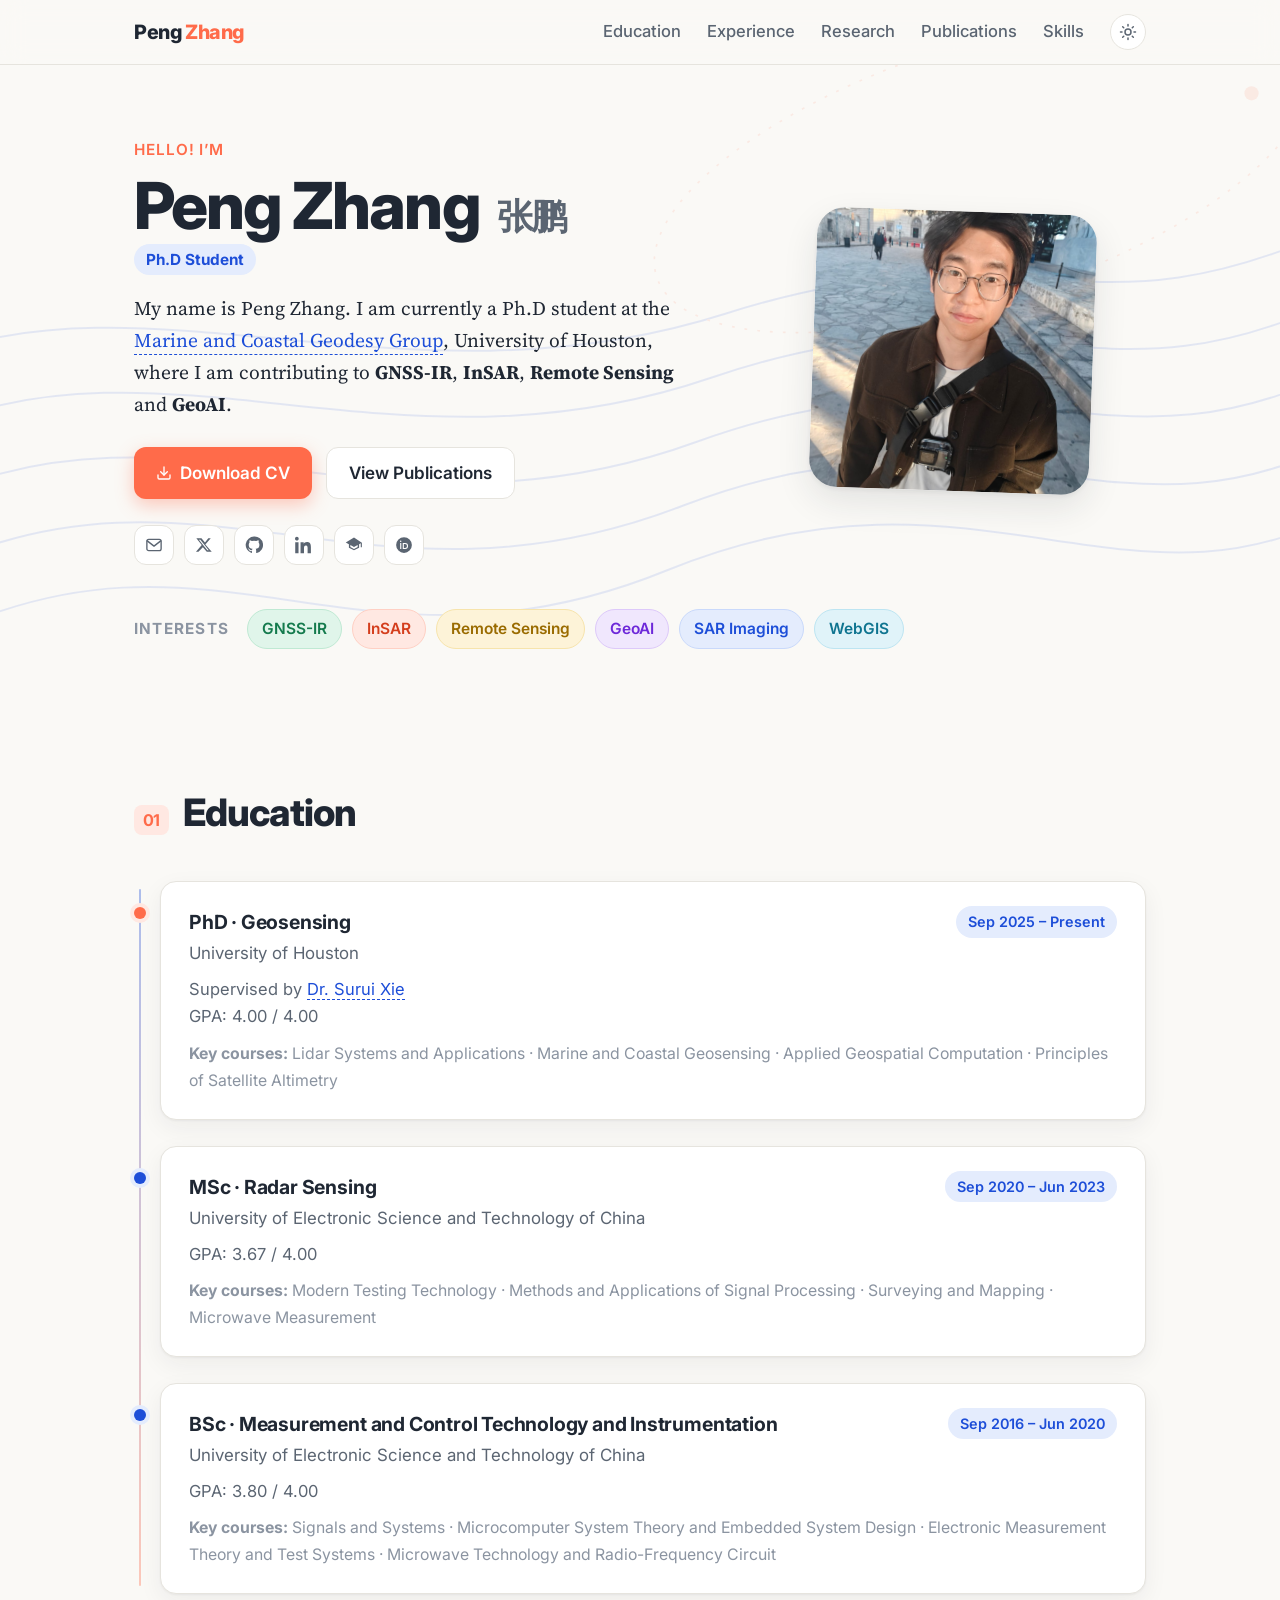
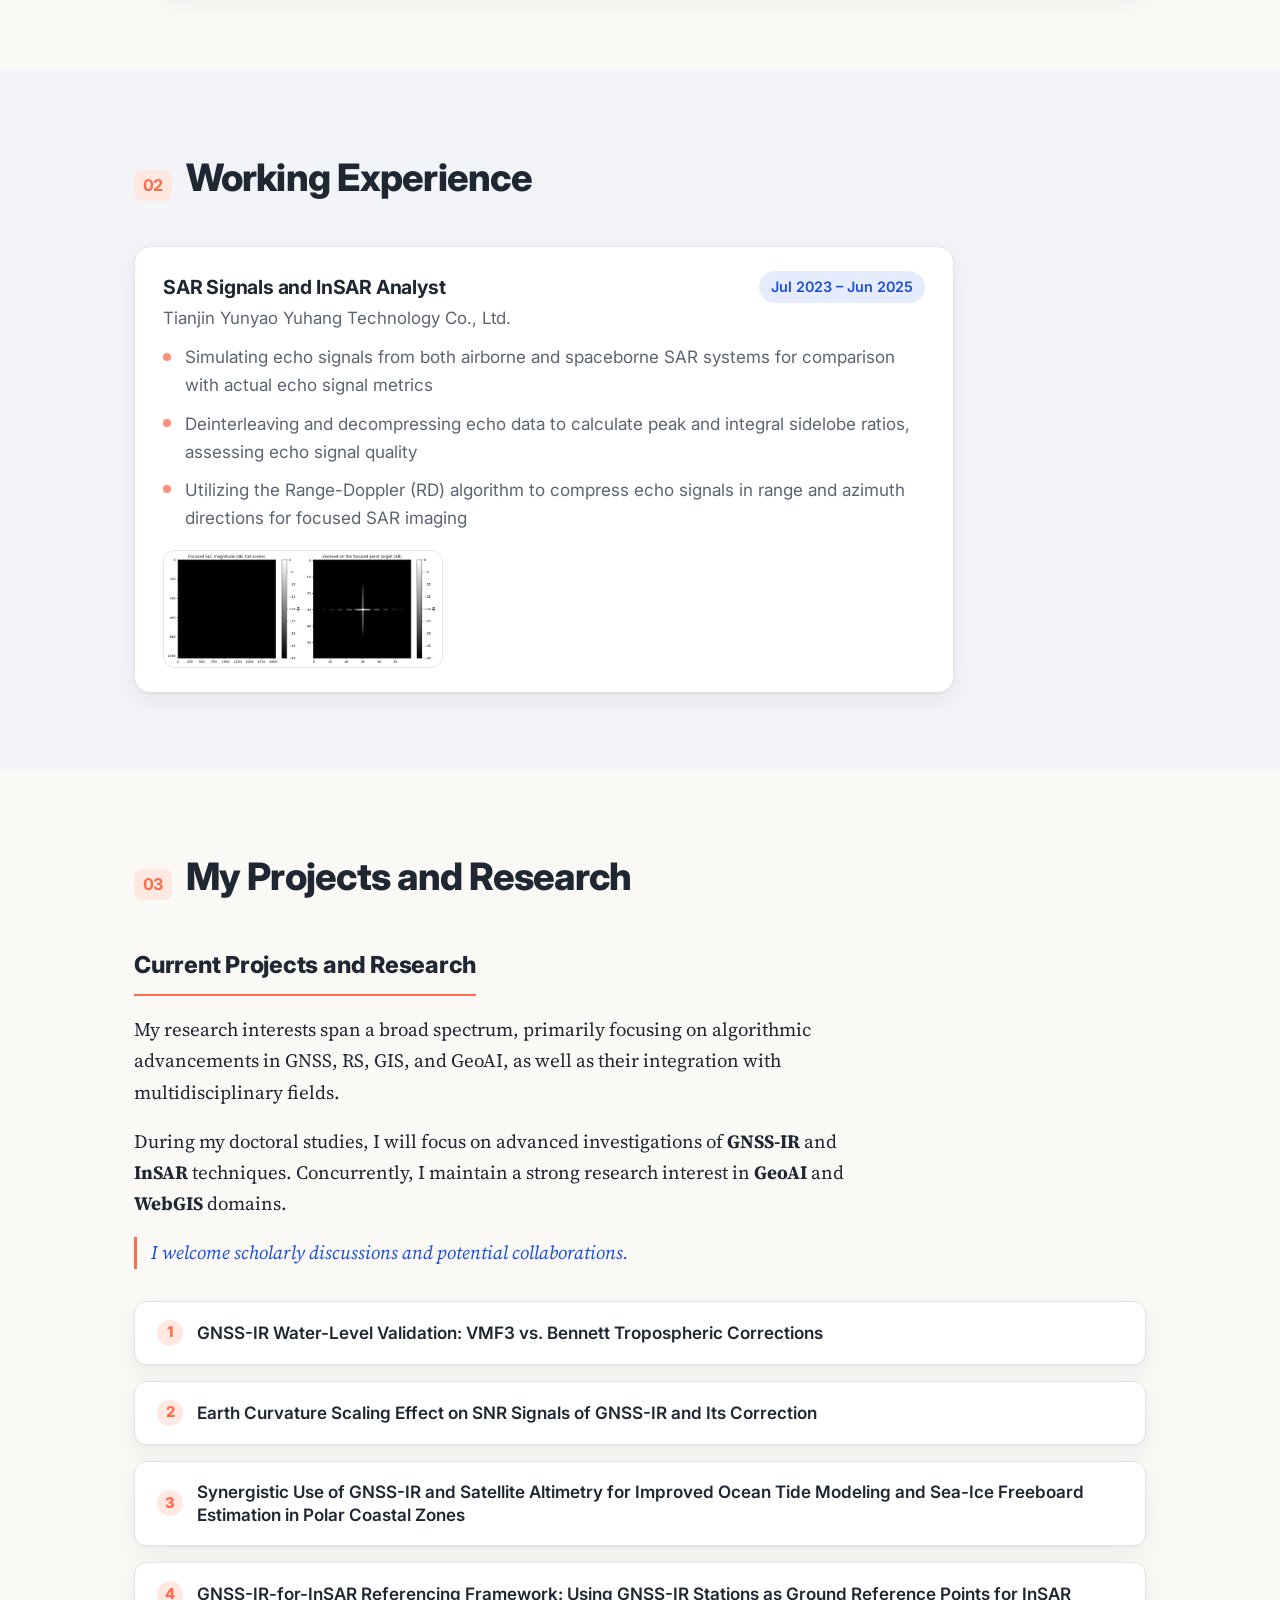
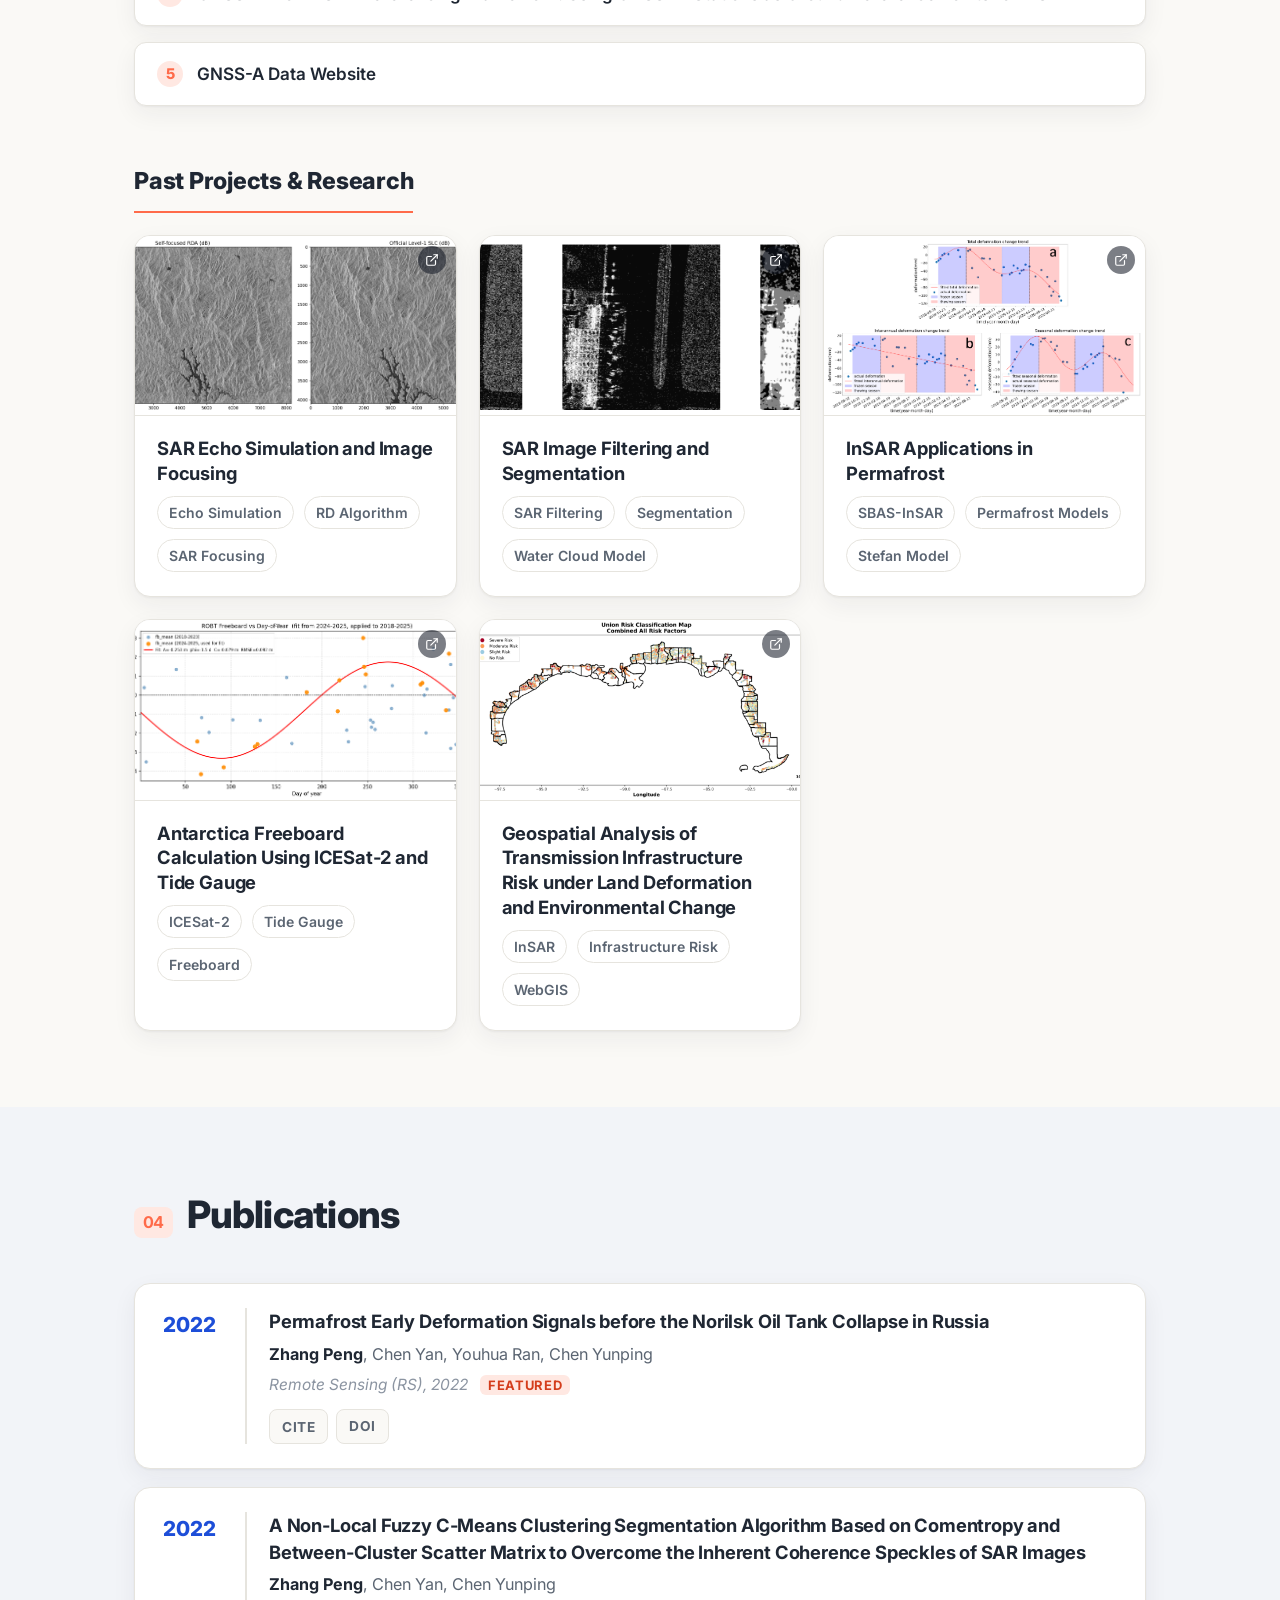
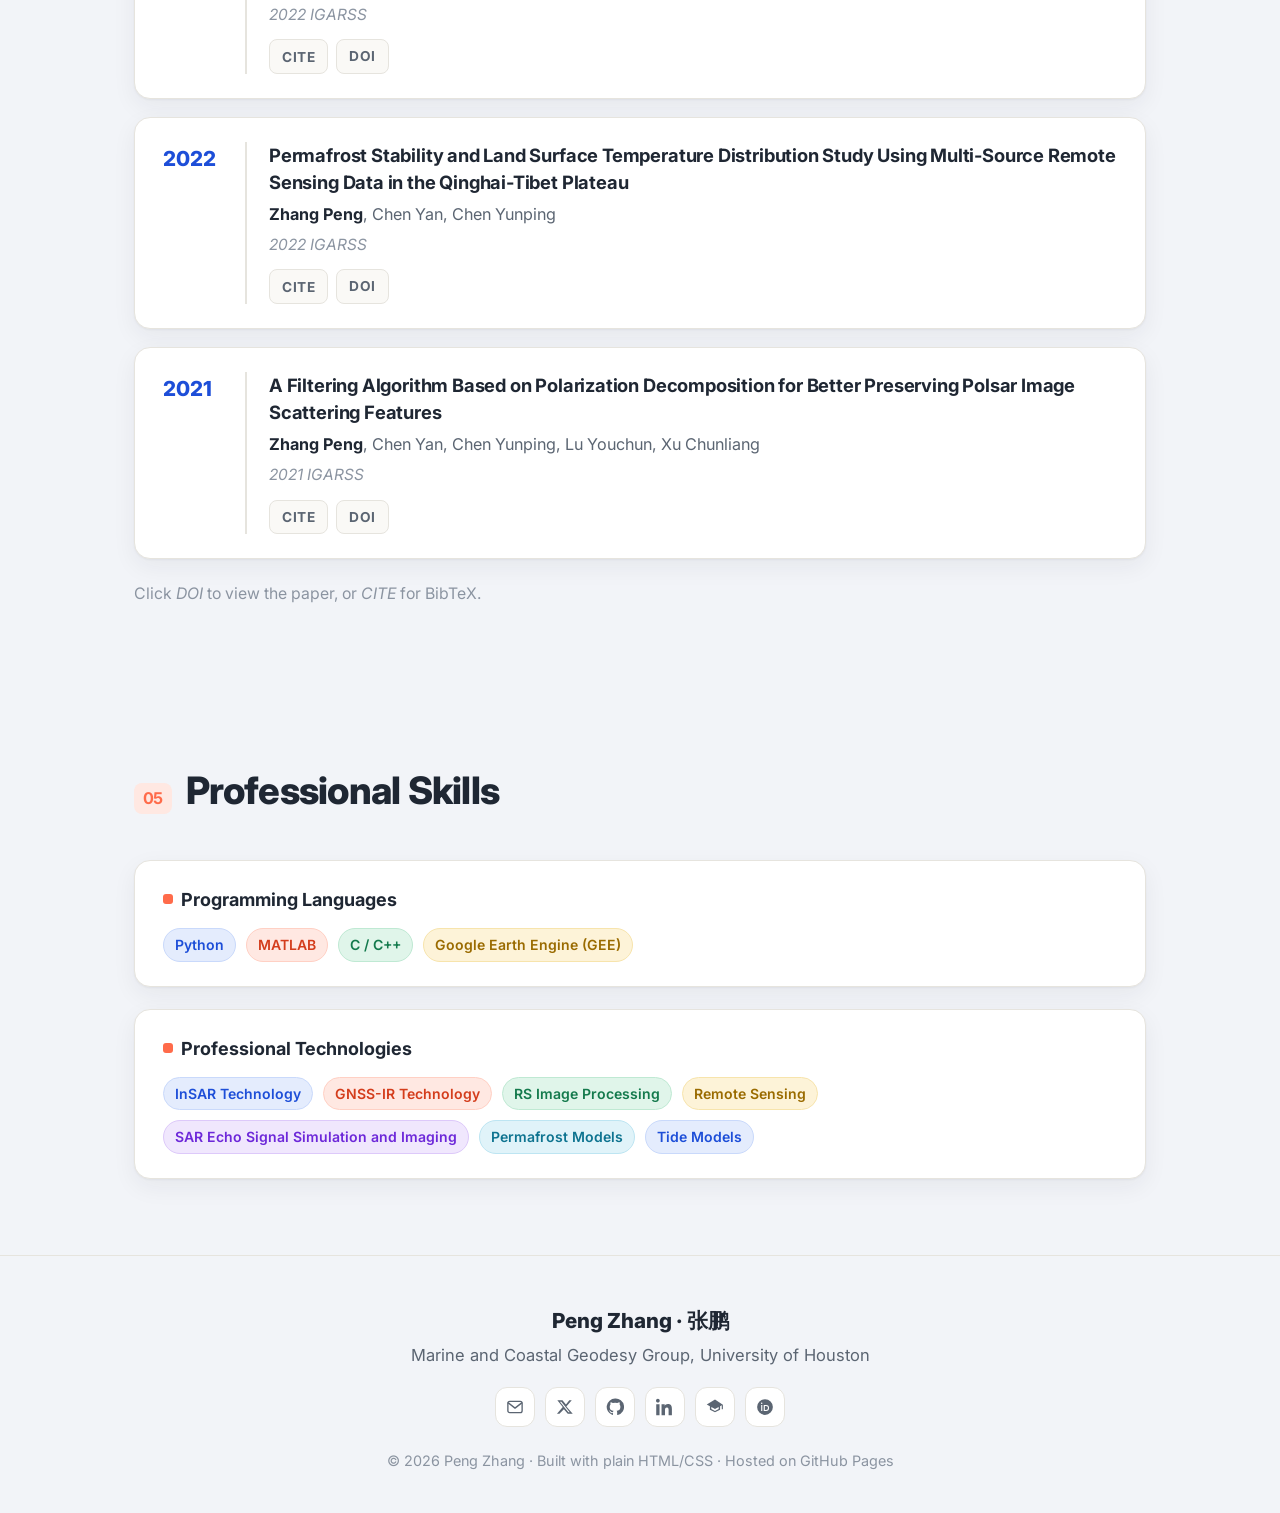
==== commit a2b35abf: "Add GNSS-IR VMF3 and Bennett project" ====
--- a/index.html
+++ b/index.html
@@ -205,7 +205,10 @@
         <div class="research-current-projects">
           <div class="project-list-grid numbered-list">
 
-            <!-- TODO: point href to the corresponding GitHub repo -->
+            <a class="project-name-card reveal" href="https://github.com/zhangxiaohua-github/gnssir-vmf3-bennett-water-level" target="_blank" rel="noopener">
+              <h3>GNSS-IR Water-Level Validation: VMF3 vs. Bennett Tropospheric Corrections</h3>
+            </a>
+
             <a class="project-name-card reveal" href="#" target="_blank" rel="noopener">
               <h3>Earth Curvature Scaling Effect on SNR Signals of GNSS-IR and Its Correction</h3>
             </a>
--- a/assets/css/style.css
+++ b/assets/css/style.css
@@ -41,7 +41,7 @@
 
 * { margin: 0; padding: 0; box-sizing: border-box; }
 
-html { scroll-behavior: smooth; }
+html { scroll-behavior: smooth; font-size: 18px; }
 
 body {
   font-family: var(--font-sans);
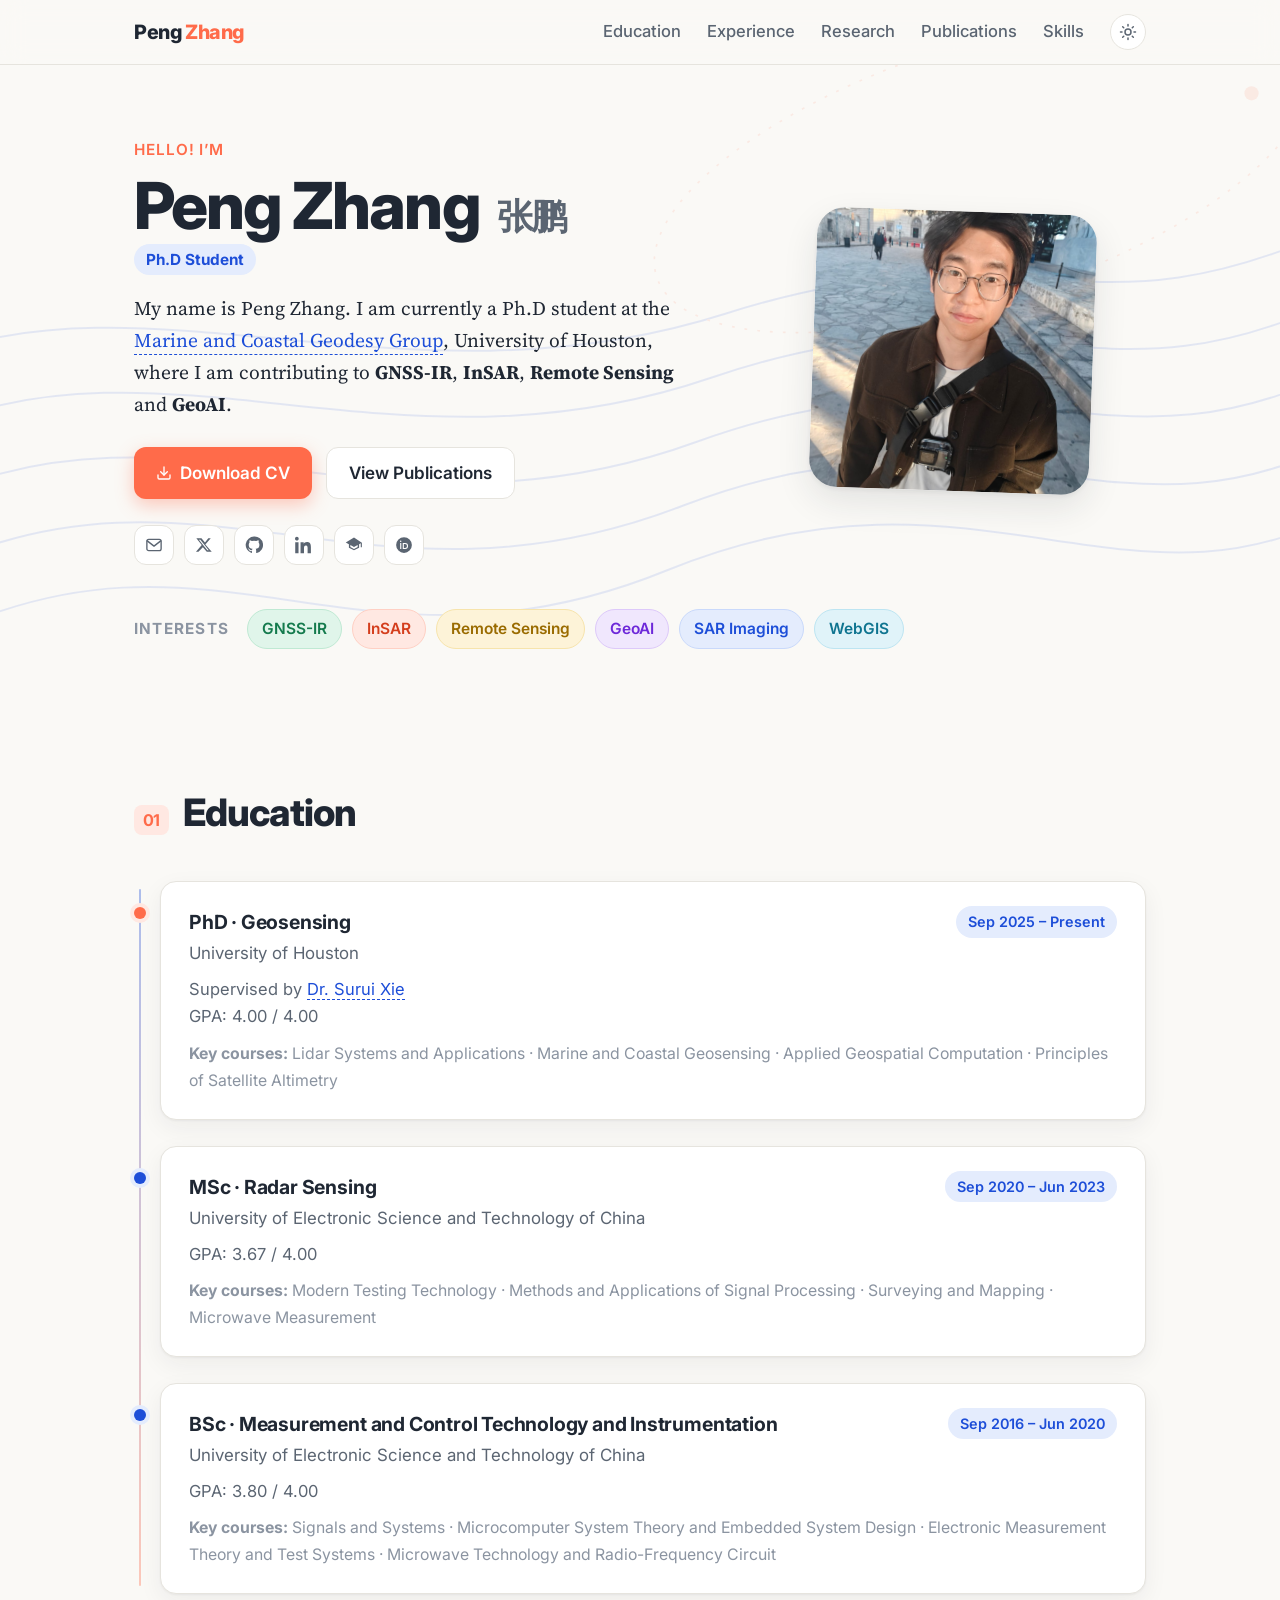
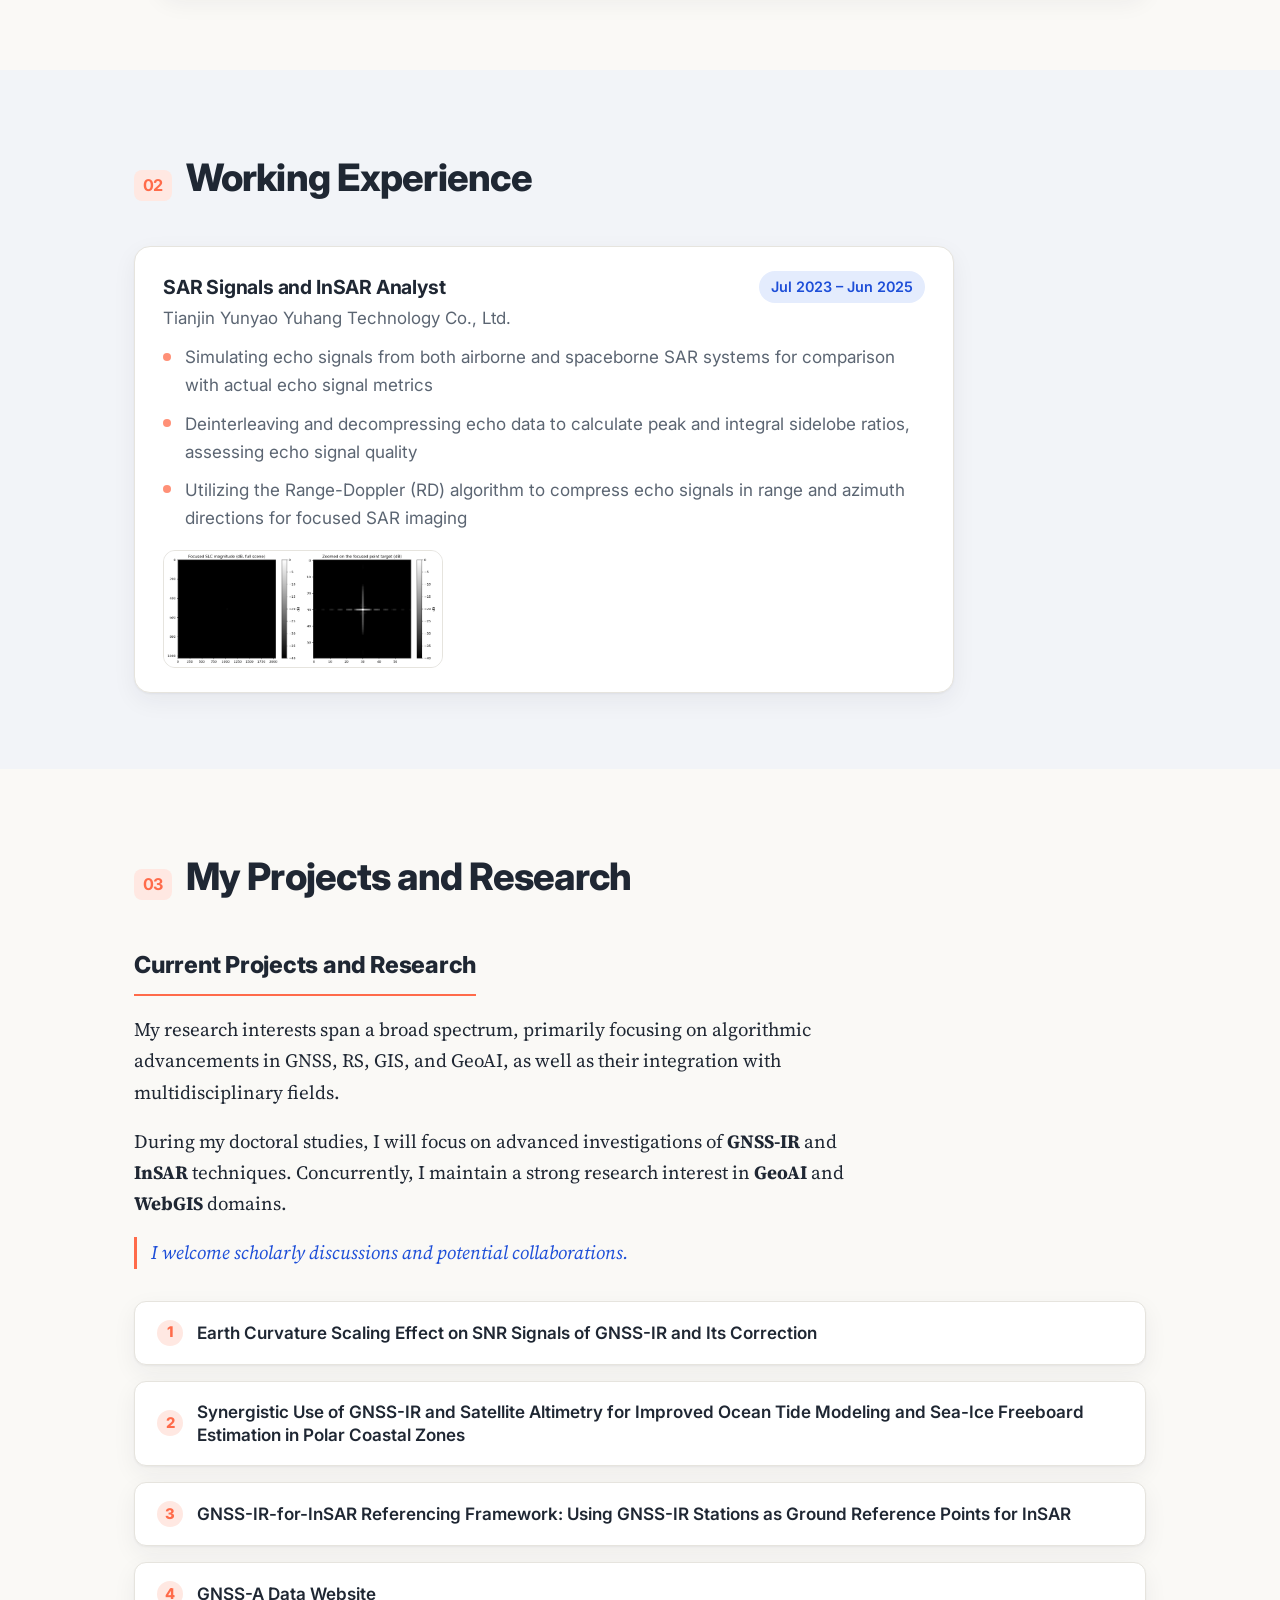
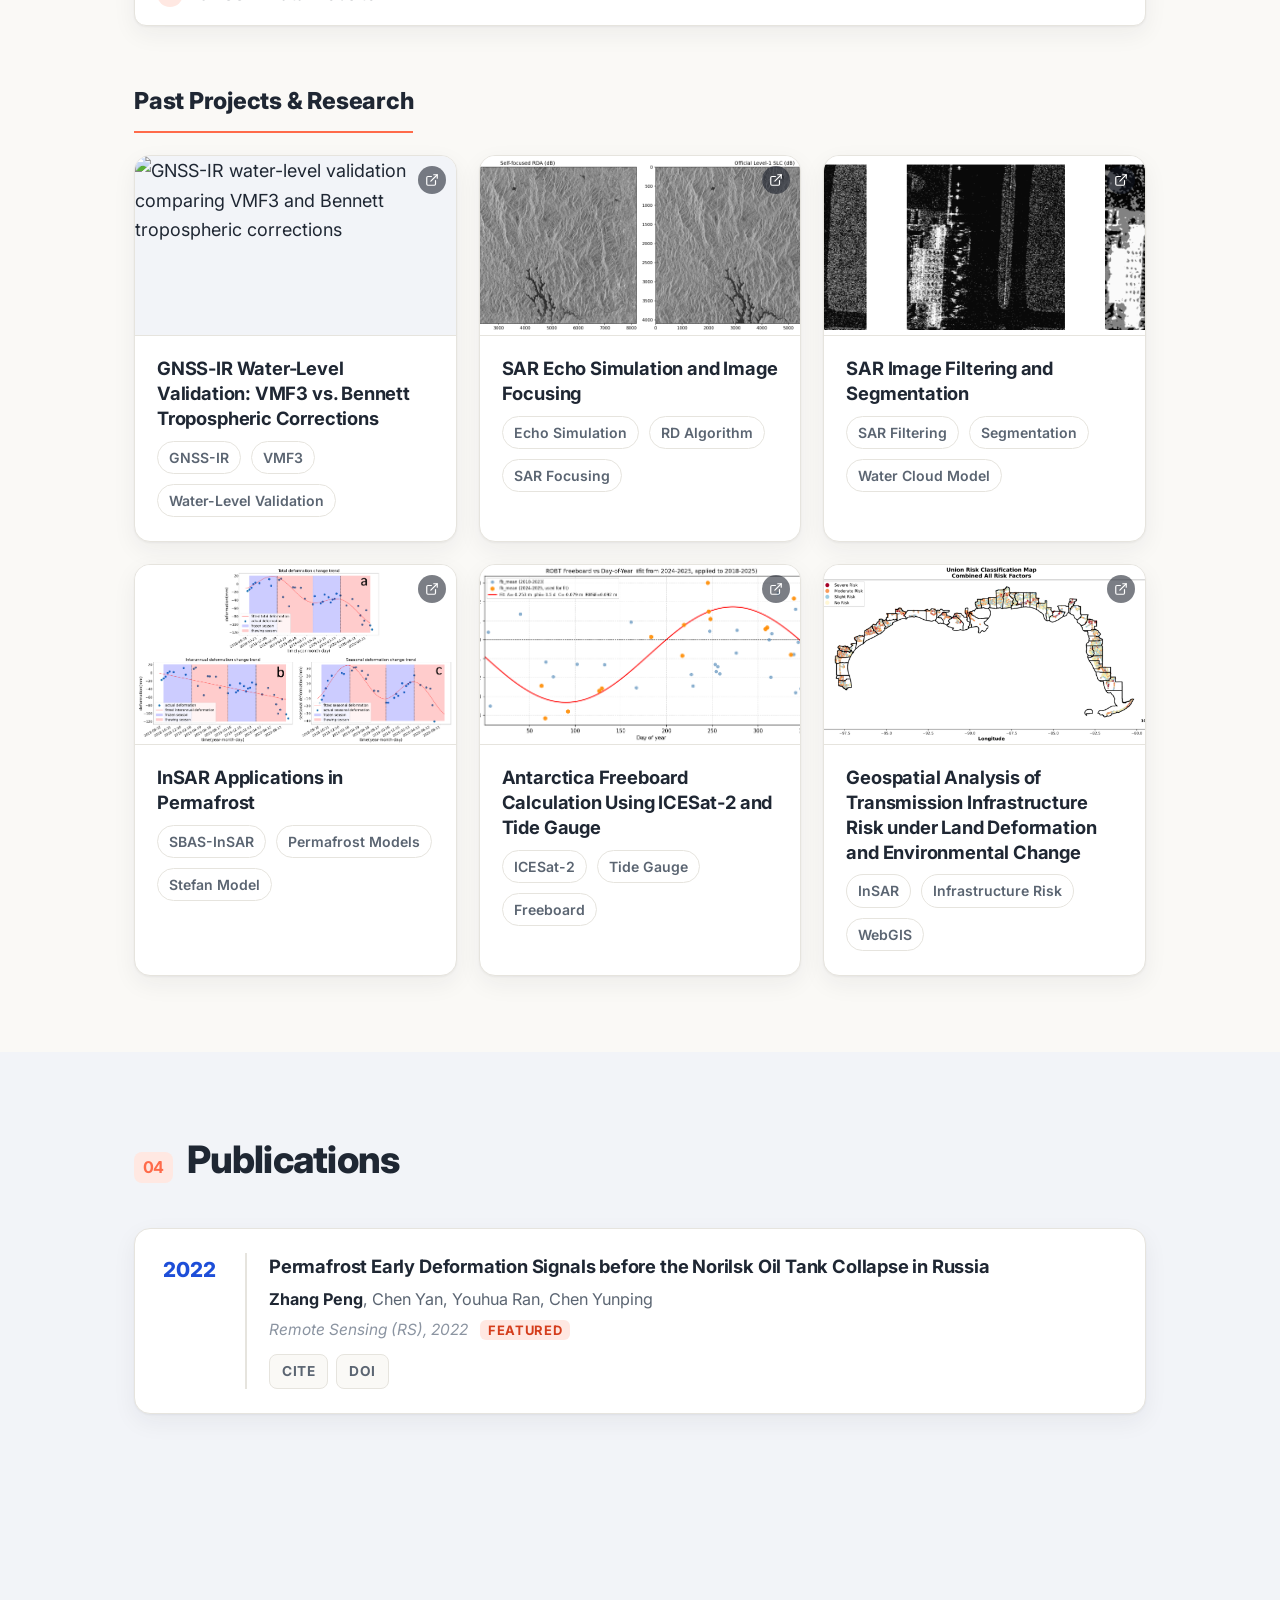
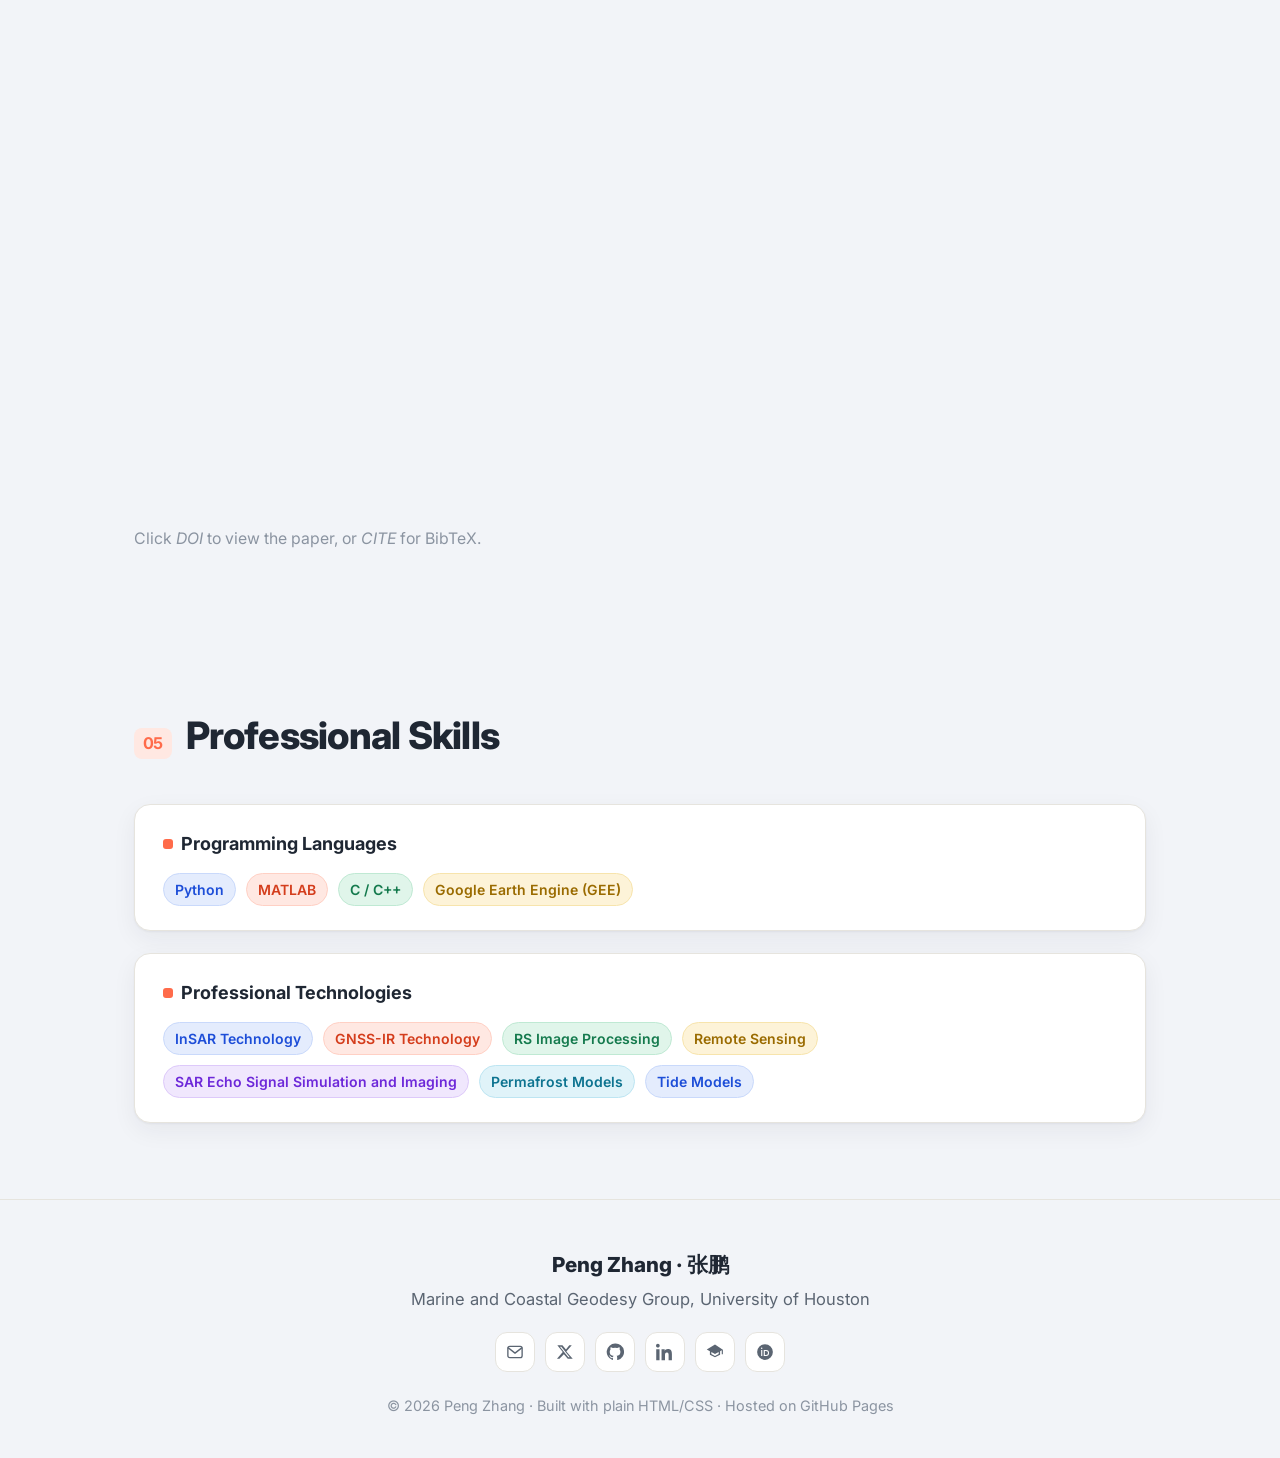
==== commit 7b0bd01b: "Move GNSS-IR validation to past projects" ====
--- a/index.html
+++ b/index.html
@@ -205,10 +205,6 @@
         <div class="research-current-projects">
           <div class="project-list-grid numbered-list">
 
-            <a class="project-name-card reveal" href="https://github.com/zhangxiaohua-github/gnssir-vmf3-bennett-water-level" target="_blank" rel="noopener">
-              <h3>GNSS-IR Water-Level Validation: VMF3 vs. Bennett Tropospheric Corrections</h3>
-            </a>
-
             <a class="project-name-card reveal" href="#" target="_blank" rel="noopener">
               <h3>Earth Curvature Scaling Effect on SNR Signals of GNSS-IR and Its Correction</h3>
             </a>
@@ -232,6 +228,20 @@
         <div class="research-past">
           <p class="research-eyebrow reveal">Past Projects &amp; Research</p>
           <div class="project-grid">
+
+            <a class="project-card reveal" href="https://github.com/zhangxiaohua-github/gnssir-vmf3-bennett-water-level" target="_blank" rel="noopener">
+              <div class="project-media">
+                <img src="https://raw.githubusercontent.com/zhangxiaohua-github/gnssir-vmf3-bennett-water-level/main/results/islk_2024_doy183_205_vmf3_bennett_surface_NAVD88_gauge.png" alt="GNSS-IR water-level validation comparing VMF3 and Bennett tropospheric corrections" loading="lazy">
+              </div>
+              <div class="project-body">
+                <h3>GNSS-IR Water-Level Validation: VMF3 vs. Bennett Tropospheric Corrections</h3>
+                <ul class="pills pills-sm">
+                  <li class="pill">GNSS-IR</li>
+                  <li class="pill">VMF3</li>
+                  <li class="pill">Water-Level Validation</li>
+                </ul>
+              </div>
+            </a>
 
             <a class="project-card reveal" href="https://github.com/zhangxiaohua-github/SAR-Echo-Simulation-And-Image-Focusing" target="_blank" rel="noopener">
               <div class="project-media">
